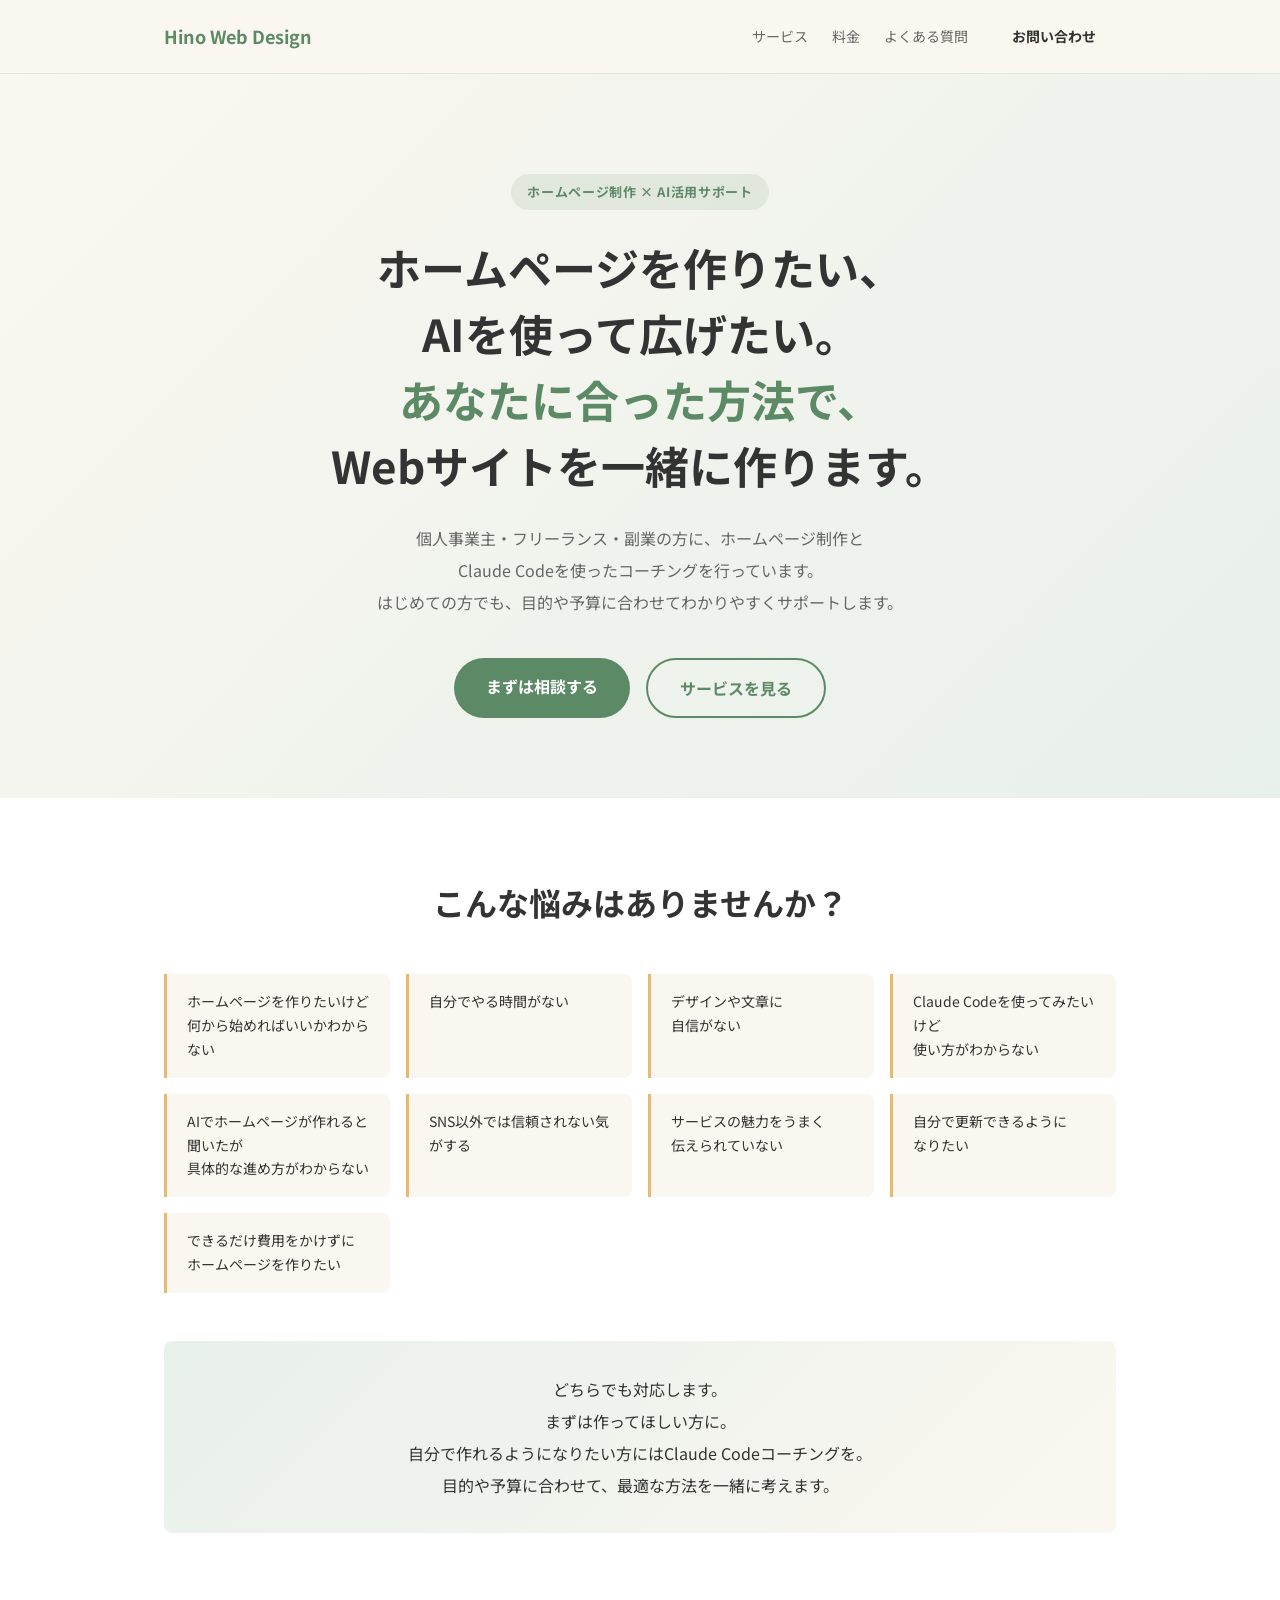
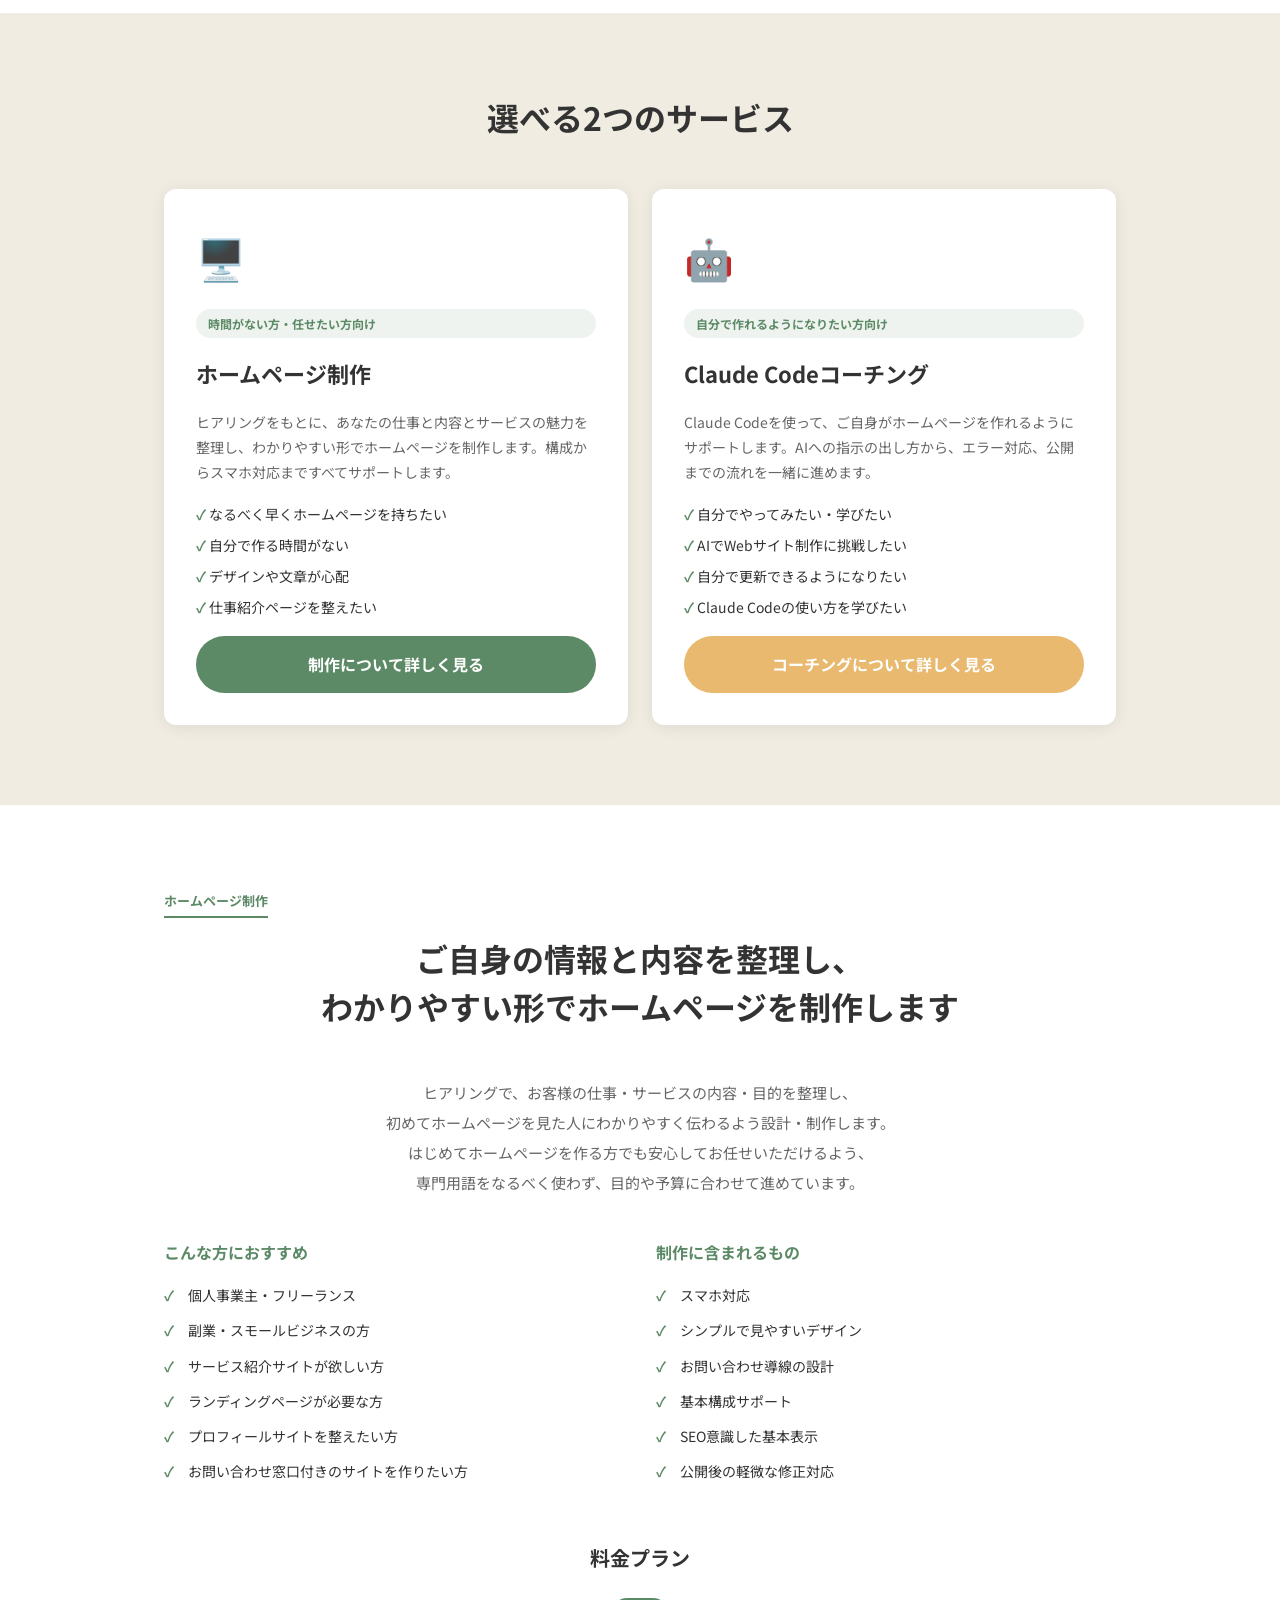
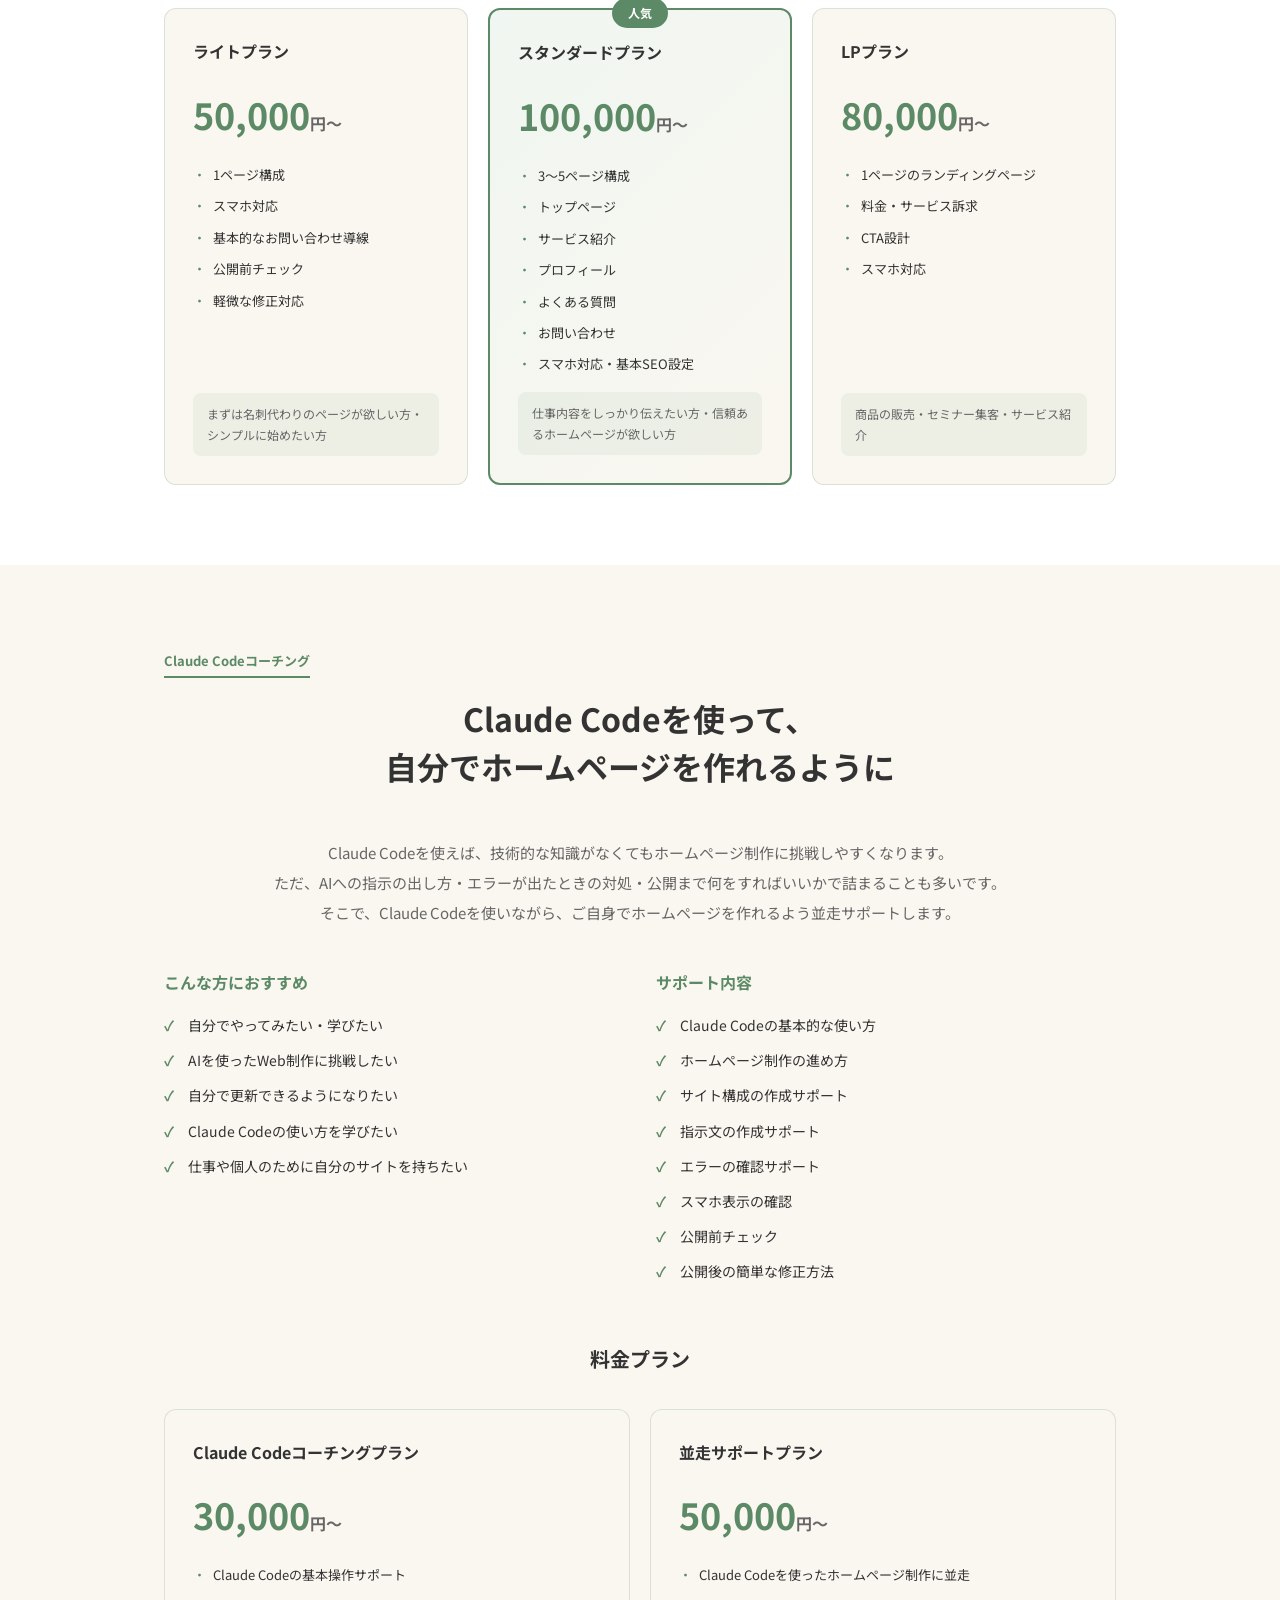
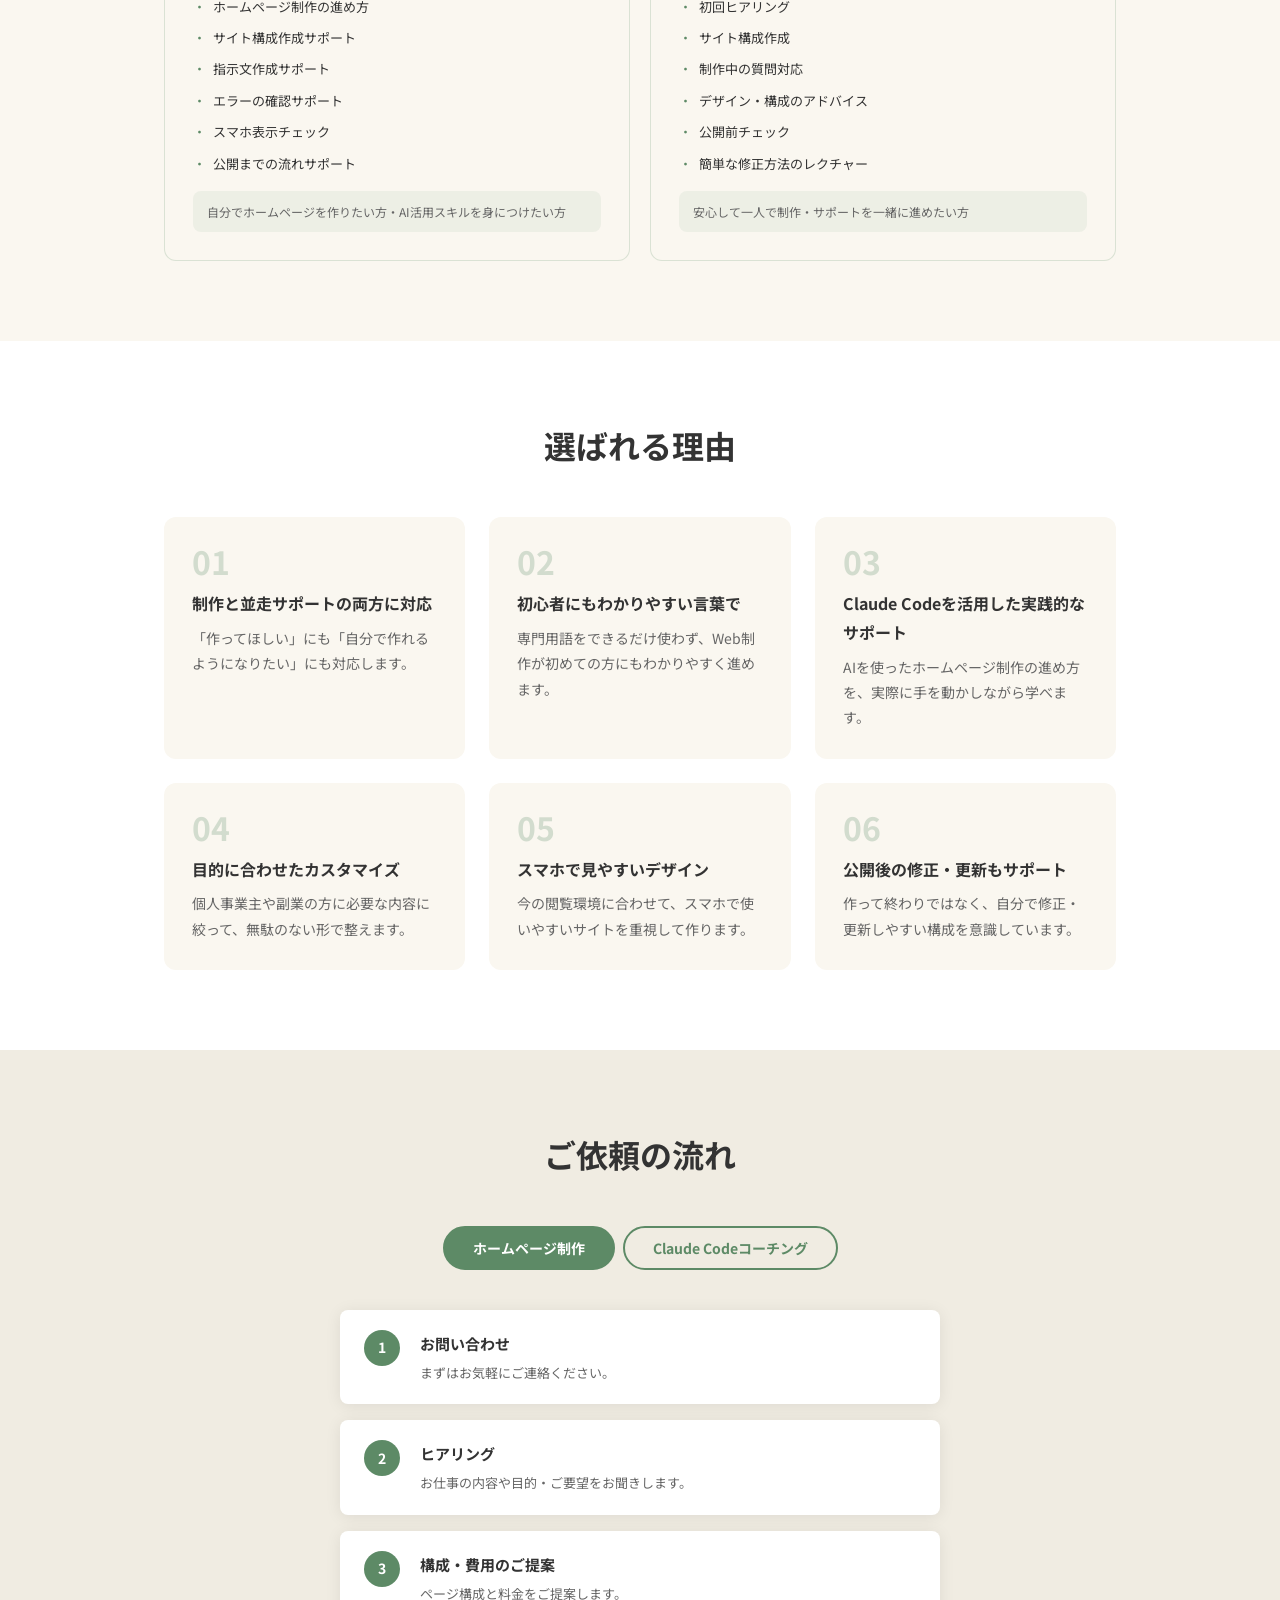
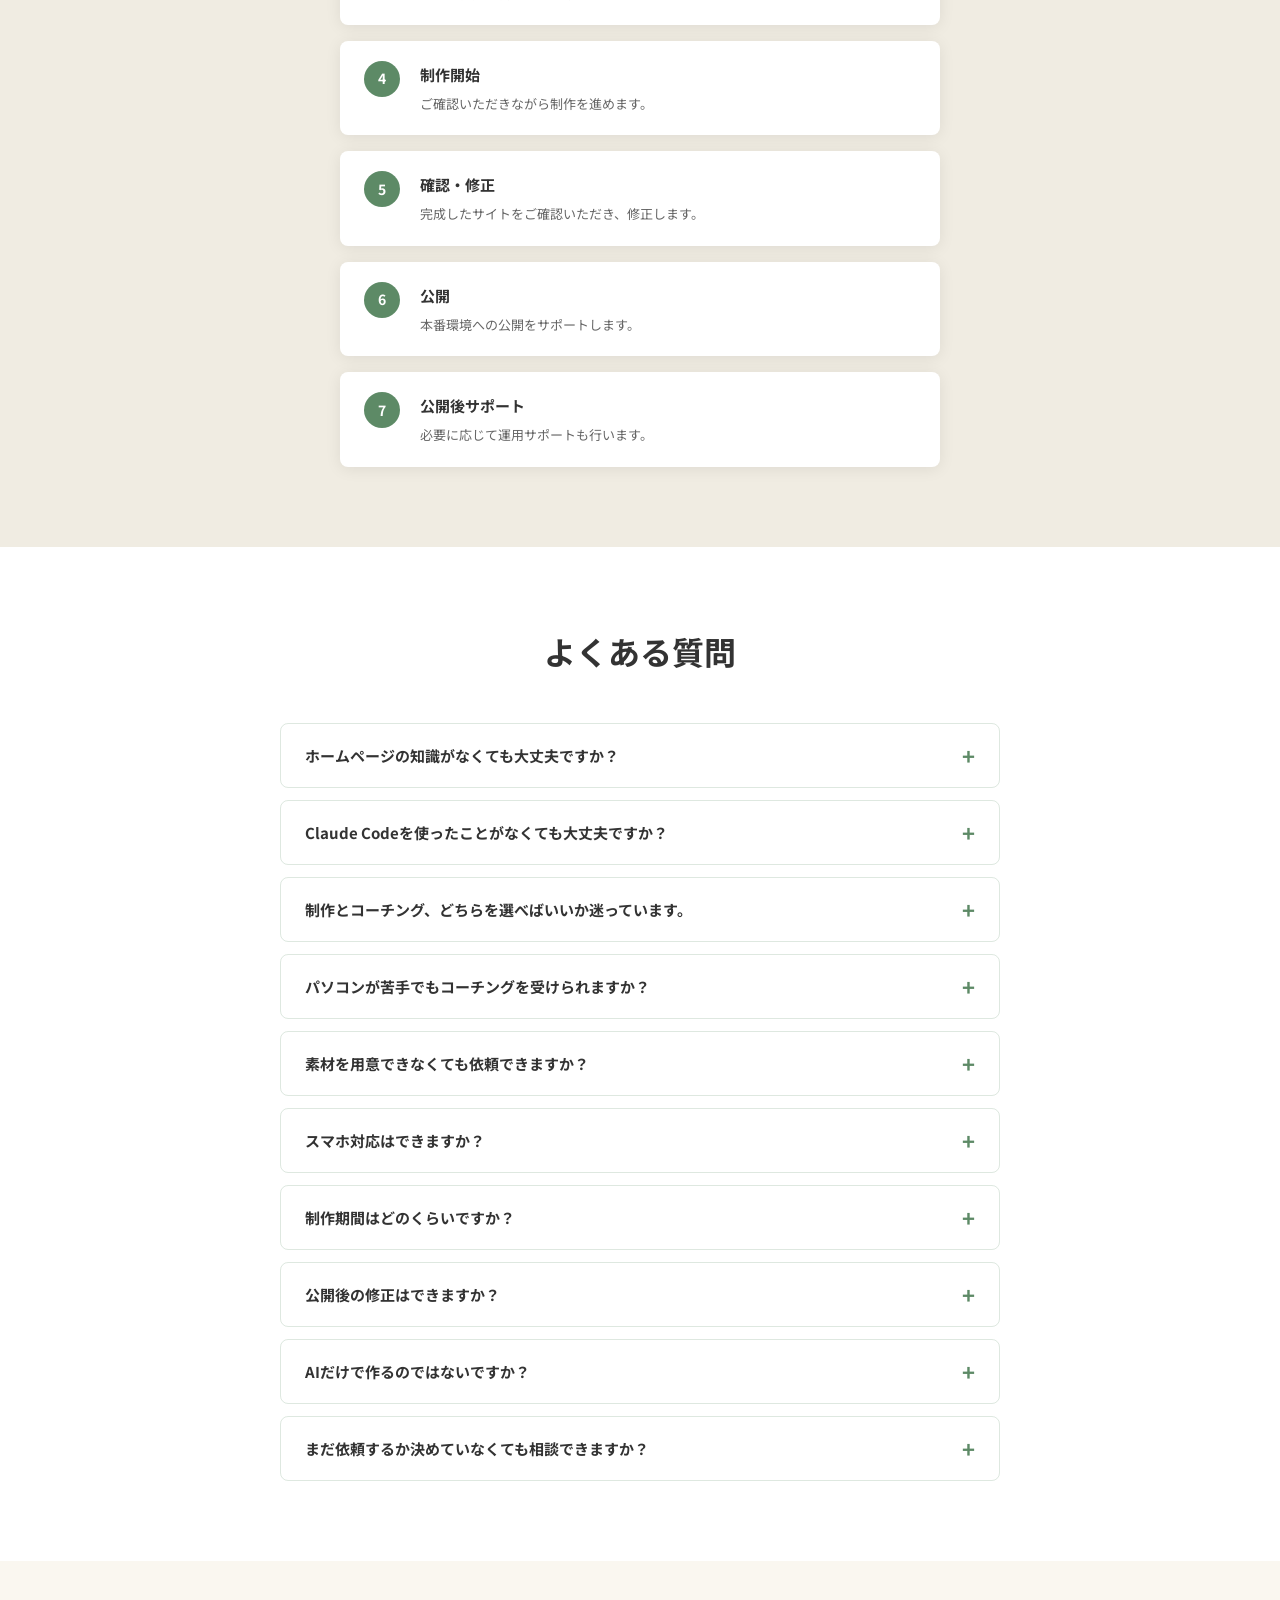
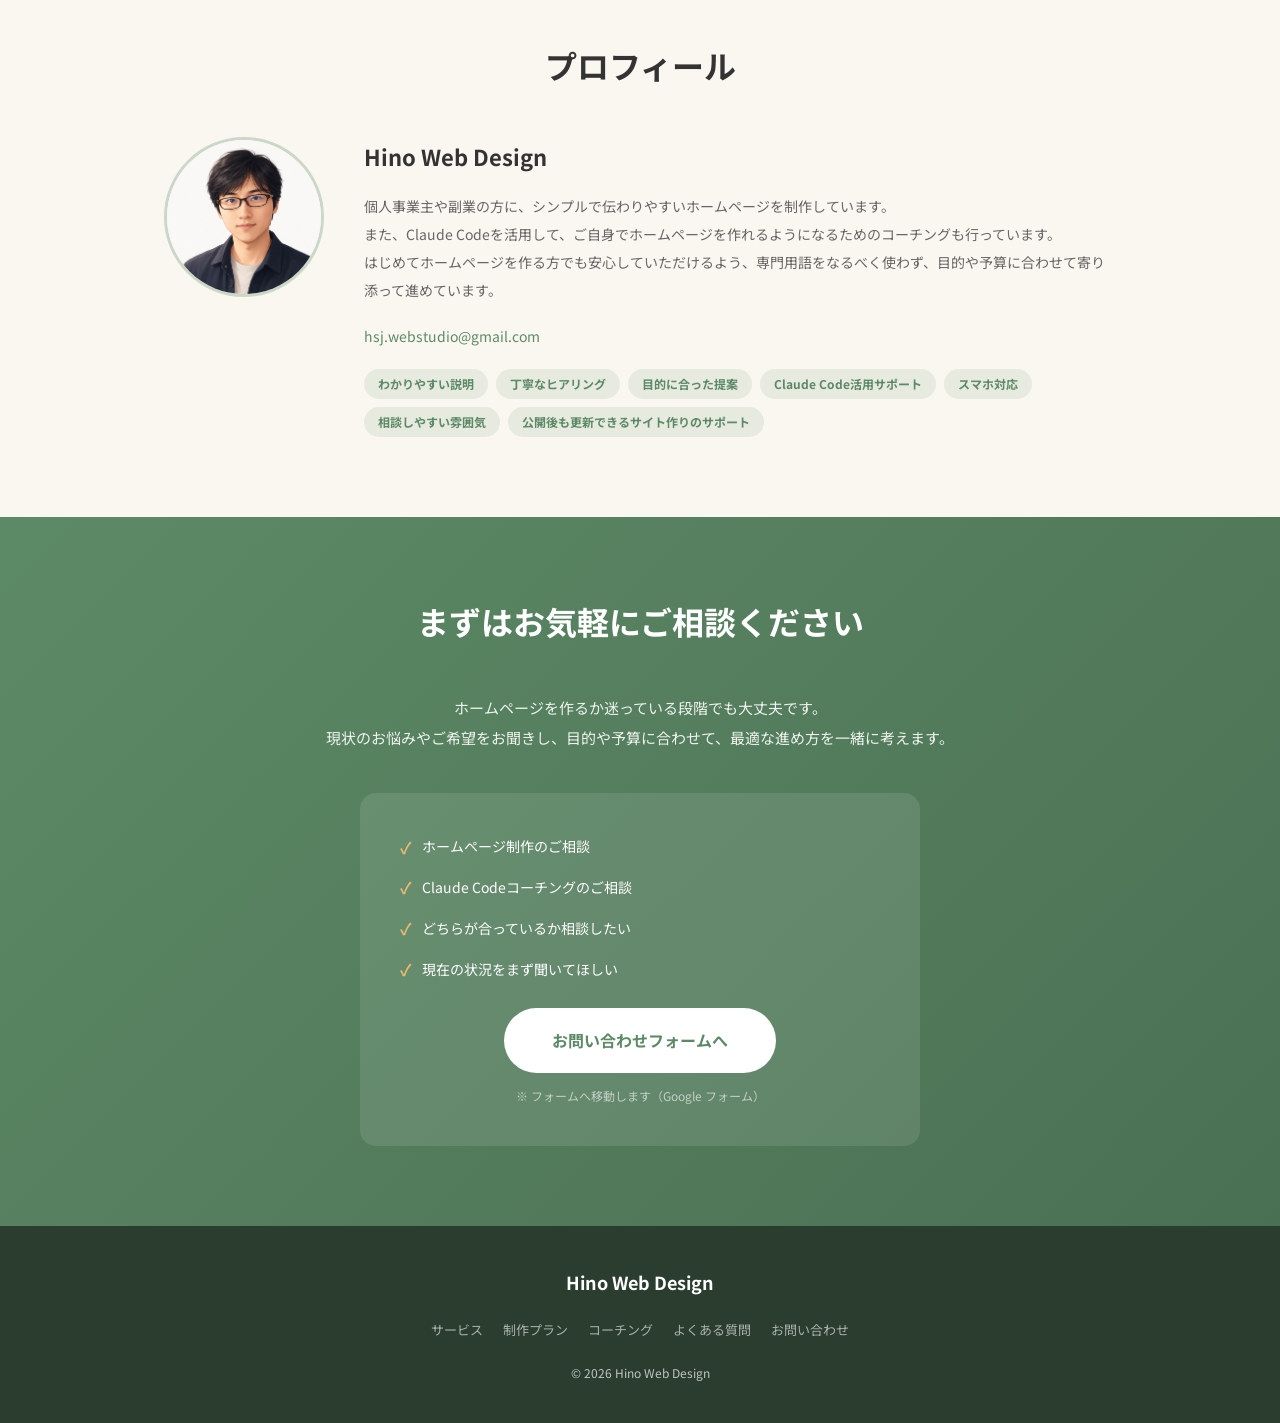
==== index.html @ 8521f296 "初回アップロード" ====
<!DOCTYPE html>
<html lang="ja">
<head>
  <meta charset="UTF-8">
  <meta name="viewport" content="width=device-width, initial-scale=1.0">
  <title>Hino Web Design｜ホームページ制作・Claude Codeコーチング</title>
  <meta name="description" content="個人事業主・フリーランス・副業の方に、ホームページ制作とClaude Codeを使ったコーチングを行っています。はじめての方でも安心して相談できるWebデザインサービスです。">
  <link rel="preconnect" href="https://fonts.googleapis.com">
  <link rel="preconnect" href="https://fonts.gstatic.com" crossorigin>
  <link href="https://fonts.googleapis.com/css2?family=Noto+Sans+JP:wght@400;500;700&display=swap" rel="stylesheet">
  <link rel="stylesheet" href="css/style.css">
</head>
<body>

  <!-- ヘッダー -->
  <header class="header">
    <div class="container header__inner">
      <div class="header__logo">Hino Web Design</div>
      <nav class="header__nav">
        <a href="#services">サービス</a>
        <a href="#pricing-make">料金</a>
        <a href="#faq">よくある質問</a>
        <a href="#contact" class="btn btn--sm">お問い合わせ</a>
      </nav>
    </div>
  </header>

  <!-- ファーストビュー -->
  <section class="hero">
    <div class="container hero__inner">
      <p class="hero__label">ホームページ制作 × AI活用サポート</p>
      <h1 class="hero__title">
        ホームページを作りたい、<br>
        AIを使って広げたい。<br>
        <span>あなたに合った方法で、</span><br>
        Webサイトを一緒に作ります。
      </h1>
      <p class="hero__sub">
        個人事業主・フリーランス・副業の方に、ホームページ制作と<br class="pc-only">
        Claude Codeを使ったコーチングを行っています。<br>
        はじめての方でも、目的や予算に合わせてわかりやすくサポートします。
      </p>
      <div class="hero__cta">
        <a href="#contact" class="btn btn--primary">まずは相談する</a>
        <a href="#services" class="btn btn--outline">サービスを見る</a>
      </div>
    </div>
  </section>

  <!-- 悩みセクション -->
  <section class="pain" id="pain">
    <div class="container">
      <h2 class="section__title">こんな悩みはありませんか？</h2>
      <div class="pain__grid">
        <div class="pain__item">ホームページを作りたいけど<br>何から始めればいいかわからない</div>
        <div class="pain__item">自分でやる時間がない</div>
        <div class="pain__item">デザインや文章に<br>自信がない</div>
        <div class="pain__item">Claude Codeを使ってみたいけど<br>使い方がわからない</div>
        <div class="pain__item">AIでホームページが作れると聞いたが<br>具体的な進め方がわからない</div>
        <div class="pain__item">SNS以外では信頼されない気がする</div>
        <div class="pain__item">サービスの魅力をうまく<br>伝えられていない</div>
        <div class="pain__item">自分で更新できるように<br>なりたい</div>
        <div class="pain__item">できるだけ費用をかけずに<br>ホームページを作りたい</div>
      </div>
      <p class="pain__lead">
        どちらでも対応します。<br>
        まずは作ってほしい方に。<br>
        自分で作れるようになりたい方にはClaude Codeコーチングを。<br>
        目的や予算に合わせて、最適な方法を一緒に考えます。
      </p>
    </div>
  </section>

  <!-- サービス選択 -->
  <section class="services" id="services">
    <div class="container">
      <h2 class="section__title">選べる2つのサービス</h2>
      <div class="services__grid">

        <div class="service-card">
          <div class="service-card__icon">🖥️</div>
          <div class="service-card__label">時間がない方・任せたい方向け</div>
          <h3 class="service-card__title">ホームページ制作</h3>
          <p class="service-card__desc">
            ヒアリングをもとに、あなたの仕事と内容とサービスの魅力を整理し、わかりやすい形でホームページを制作します。構成からスマホ対応まですべてサポートします。
          </p>
          <ul class="service-card__list">
            <li>なるべく早くホームページを持ちたい</li>
            <li>自分で作る時間がない</li>
            <li>デザインや文章が心配</li>
            <li>仕事紹介ページを整えたい</li>
          </ul>
          <a href="#pricing-make" class="btn btn--primary">制作について詳しく見る</a>
        </div>

        <div class="service-card">
          <div class="service-card__icon">🤖</div>
          <div class="service-card__label">自分で作れるようになりたい方向け</div>
          <h3 class="service-card__title">Claude Codeコーチング</h3>
          <p class="service-card__desc">
            Claude Codeを使って、ご自身がホームページを作れるようにサポートします。AIへの指示の出し方から、エラー対応、公開までの流れを一緒に進めます。
          </p>
          <ul class="service-card__list">
            <li>自分でやってみたい・学びたい</li>
            <li>AIでWebサイト制作に挑戦したい</li>
            <li>自分で更新できるようになりたい</li>
            <li>Claude Codeの使い方を学びたい</li>
          </ul>
          <a href="#pricing-coach" class="btn btn--secondary">コーチングについて詳しく見る</a>
        </div>

      </div>
    </div>
  </section>

  <!-- ホームページ制作詳細 -->
  <section class="detail" id="pricing-make">
    <div class="container">
      <div class="detail__label">ホームページ制作</div>
      <h2 class="section__title">ご自身の情報と内容を整理し、<br>わかりやすい形でホームページを制作します</h2>
      <p class="detail__desc">
        ヒアリングで、お客様の仕事・サービスの内容・目的を整理し、<br class="pc-only">
        初めてホームページを見た人にわかりやすく伝わるよう設計・制作します。<br>
        はじめてホームページを作る方でも安心してお任せいただけるよう、<br class="pc-only">
        専門用語をなるべく使わず、目的や予算に合わせて進めています。
      </p>
      <div class="detail__cols">
        <div>
          <h4>こんな方におすすめ</h4>
          <ul class="check-list">
            <li>個人事業主・フリーランス</li>
            <li>副業・スモールビジネスの方</li>
            <li>サービス紹介サイトが欲しい方</li>
            <li>ランディングページが必要な方</li>
            <li>プロフィールサイトを整えたい方</li>
            <li>お問い合わせ窓口付きのサイトを作りたい方</li>
          </ul>
        </div>
        <div>
          <h4>制作に含まれるもの</h4>
          <ul class="check-list">
            <li>スマホ対応</li>
            <li>シンプルで見やすいデザイン</li>
            <li>お問い合わせ導線の設計</li>
            <li>基本構成サポート</li>
            <li>SEO意識した基本表示</li>
            <li>公開後の軽微な修正対応</li>
          </ul>
        </div>
      </div>

      <h3 class="pricing__heading">料金プラン</h3>
      <div class="pricing__grid">
        <div class="pricing__card">
          <div class="pricing__name">ライトプラン</div>
          <div class="pricing__price">50,000<span>円〜</span></div>
          <ul class="pricing__list">
            <li>1ページ構成</li>
            <li>スマホ対応</li>
            <li>基本的なお問い合わせ導線</li>
            <li>公開前チェック</li>
            <li>軽微な修正対応</li>
          </ul>
          <p class="pricing__for">まずは名刺代わりのページが欲しい方・シンプルに始めたい方</p>
        </div>
        <div class="pricing__card pricing__card--featured">
          <div class="pricing__badge">人気</div>
          <div class="pricing__name">スタンダードプラン</div>
          <div class="pricing__price">100,000<span>円〜</span></div>
          <ul class="pricing__list">
            <li>3〜5ページ構成</li>
            <li>トップページ</li>
            <li>サービス紹介</li>
            <li>プロフィール</li>
            <li>よくある質問</li>
            <li>お問い合わせ</li>
            <li>スマホ対応・基本SEO設定</li>
          </ul>
          <p class="pricing__for">仕事内容をしっかり伝えたい方・信頼あるホームページが欲しい方</p>
        </div>
        <div class="pricing__card">
          <div class="pricing__name">LPプラン</div>
          <div class="pricing__price">80,000<span>円〜</span></div>
          <ul class="pricing__list">
            <li>1ページのランディングページ</li>
            <li>料金・サービス訴求</li>
            <li>CTA設計</li>
            <li>スマホ対応</li>
          </ul>
          <p class="pricing__for">商品の販売・セミナー集客・サービス紹介</p>
        </div>
      </div>
    </div>
  </section>

  <!-- Claude Codeコーチング詳細 -->
  <section class="detail detail--dark" id="pricing-coach">
    <div class="container">
      <div class="detail__label">Claude Codeコーチング</div>
      <h2 class="section__title">Claude Codeを使って、<br>自分でホームページを作れるように</h2>
      <p class="detail__desc">
        Claude Codeを使えば、技術的な知識がなくてもホームページ制作に挑戦しやすくなります。<br>
        ただ、AIへの指示の出し方・エラーが出たときの対処・公開まで何をすればいいかで詰まることも多いです。<br>
        そこで、Claude Codeを使いながら、ご自身でホームページを作れるよう並走サポートします。
      </p>
      <div class="detail__cols">
        <div>
          <h4>こんな方におすすめ</h4>
          <ul class="check-list">
            <li>自分でやってみたい・学びたい</li>
            <li>AIを使ったWeb制作に挑戦したい</li>
            <li>自分で更新できるようになりたい</li>
            <li>Claude Codeの使い方を学びたい</li>
            <li>仕事や個人のために自分のサイトを持ちたい</li>
          </ul>
        </div>
        <div>
          <h4>サポート内容</h4>
          <ul class="check-list">
            <li>Claude Codeの基本的な使い方</li>
            <li>ホームページ制作の進め方</li>
            <li>サイト構成の作成サポート</li>
            <li>指示文の作成サポート</li>
            <li>エラーの確認サポート</li>
            <li>スマホ表示の確認</li>
            <li>公開前チェック</li>
            <li>公開後の簡単な修正方法</li>
          </ul>
        </div>
      </div>

      <h3 class="pricing__heading">料金プラン</h3>
      <div class="pricing__grid pricing__grid--2col">
        <div class="pricing__card">
          <div class="pricing__name">Claude Codeコーチングプラン</div>
          <div class="pricing__price">30,000<span>円〜</span></div>
          <ul class="pricing__list">
            <li>Claude Codeの基本操作サポート</li>
            <li>ホームページ制作の進め方</li>
            <li>サイト構成作成サポート</li>
            <li>指示文作成サポート</li>
            <li>エラーの確認サポート</li>
            <li>スマホ表示チェック</li>
            <li>公開までの流れサポート</li>
          </ul>
          <p class="pricing__for">自分でホームページを作りたい方・AI活用スキルを身につけたい方</p>
        </div>
        <div class="pricing__card">
          <div class="pricing__name">並走サポートプラン</div>
          <div class="pricing__price">50,000<span>円〜</span></div>
          <ul class="pricing__list">
            <li>Claude Codeを使ったホームページ制作に並走</li>
            <li>初回ヒアリング</li>
            <li>サイト構成作成</li>
            <li>制作中の質問対応</li>
            <li>デザイン・構成のアドバイス</li>
            <li>公開前チェック</li>
            <li>簡単な修正方法のレクチャー</li>
          </ul>
          <p class="pricing__for">安心して一人で制作・サポートを一緒に進めたい方</p>
        </div>
      </div>
    </div>
  </section>

  <!-- 選ばれる理由 -->
  <section class="reasons" id="reasons">
    <div class="container">
      <h2 class="section__title">選ばれる理由</h2>
      <div class="reasons__grid">
        <div class="reason__item">
          <div class="reason__num">01</div>
          <h4>制作と並走サポートの両方に対応</h4>
          <p>「作ってほしい」にも「自分で作れるようになりたい」にも対応します。</p>
        </div>
        <div class="reason__item">
          <div class="reason__num">02</div>
          <h4>初心者にもわかりやすい言葉で</h4>
          <p>専門用語をできるだけ使わず、Web制作が初めての方にもわかりやすく進めます。</p>
        </div>
        <div class="reason__item">
          <div class="reason__num">03</div>
          <h4>Claude Codeを活用した実践的なサポート</h4>
          <p>AIを使ったホームページ制作の進め方を、実際に手を動かしながら学べます。</p>
        </div>
        <div class="reason__item">
          <div class="reason__num">04</div>
          <h4>目的に合わせたカスタマイズ</h4>
          <p>個人事業主や副業の方に必要な内容に絞って、無駄のない形で整えます。</p>
        </div>
        <div class="reason__item">
          <div class="reason__num">05</div>
          <h4>スマホで見やすいデザイン</h4>
          <p>今の閲覧環境に合わせて、スマホで使いやすいサイトを重視して作ります。</p>
        </div>
        <div class="reason__item">
          <div class="reason__num">06</div>
          <h4>公開後の修正・更新もサポート</h4>
          <p>作って終わりではなく、自分で修正・更新しやすい構成を意識しています。</p>
        </div>
      </div>
    </div>
  </section>

  <!-- 流れ -->
  <section class="flow" id="flow">
    <div class="container">
      <h2 class="section__title">ご依頼の流れ</h2>
      <div class="flow__tabs">
        <button class="flow__tab flow__tab--active" data-tab="make">ホームページ制作</button>
        <button class="flow__tab" data-tab="coach">Claude Codeコーチング</button>
      </div>

      <div class="flow__content" id="flow-make">
        <div class="flow__steps">
          <div class="flow__step"><span class="flow__step-num">1</span><div><strong>お問い合わせ</strong><p>まずはお気軽にご連絡ください。</p></div></div>
          <div class="flow__step"><span class="flow__step-num">2</span><div><strong>ヒアリング</strong><p>お仕事の内容や目的・ご要望をお聞きします。</p></div></div>
          <div class="flow__step"><span class="flow__step-num">3</span><div><strong>構成・費用のご提案</strong><p>ページ構成と料金をご提案します。</p></div></div>
          <div class="flow__step"><span class="flow__step-num">4</span><div><strong>制作開始</strong><p>ご確認いただきながら制作を進めます。</p></div></div>
          <div class="flow__step"><span class="flow__step-num">5</span><div><strong>確認・修正</strong><p>完成したサイトをご確認いただき、修正します。</p></div></div>
          <div class="flow__step"><span class="flow__step-num">6</span><div><strong>公開</strong><p>本番環境への公開をサポートします。</p></div></div>
          <div class="flow__step"><span class="flow__step-num">7</span><div><strong>公開後サポート</strong><p>必要に応じて運用サポートも行います。</p></div></div>
        </div>
      </div>

      <div class="flow__content flow__content--hidden" id="flow-coach">
        <div class="flow__steps">
          <div class="flow__step"><span class="flow__step-num">1</span><div><strong>お問い合わせ</strong><p>まずはお気軽にご連絡ください。</p></div></div>
          <div class="flow__step"><span class="flow__step-num">2</span><div><strong>現状ヒアリング</strong><p>今の状況や作りたいサイトの内容をお聞きします。</p></div></div>
          <div class="flow__step"><span class="flow__step-num">3</span><div><strong>サイト内容を整理</strong><p>作りたいホームページの内容を一緒に整理します。</p></div></div>
          <div class="flow__step"><span class="flow__step-num">4</span><div><strong>Claude Codeの準備・使い方</strong><p>環境設定から基本的な使い方を確認します。</p></div></div>
          <div class="flow__step"><span class="flow__step-num">5</span><div><strong>一緒にサイト制作開始</strong><p>実際に手を動かしながら進めます。</p></div></div>
          <div class="flow__step"><span class="flow__step-num">6</span><div><strong>修正・確認サポート</strong><p>エラーや見た目の確認を一緒に行います。</p></div></div>
          <div class="flow__step"><span class="flow__step-num">7</span><div><strong>公開前チェック</strong><p>スマホ表示・動作確認を行います。</p></div></div>
          <div class="flow__step"><span class="flow__step-num">8</span><div><strong>自分で更新できる方法を確認</strong><p>公開後に自分で更新できるよう確認します。</p></div></div>
        </div>
      </div>

    </div>
  </section>

  <!-- よくある質問 -->
  <section class="faq" id="faq">
    <div class="container">
      <h2 class="section__title">よくある質問</h2>
      <div class="faq__list">

        <details class="faq__item">
          <summary>ホームページの知識がなくても大丈夫ですか？</summary>
          <p>はい、大丈夫です。専門用語をできるだけ使わず、必要な内容を一緒に整理しながら進めます。</p>
        </details>

        <details class="faq__item">
          <summary>Claude Codeを使ったことがなくても大丈夫ですか？</summary>
          <p>はい、大丈夫です。基本的な使い方からサポートします。はじめての方でも進められるよう、画面の確認や操作を一緒に確認します。</p>
        </details>

        <details class="faq__item">
          <summary>制作とコーチング、どちらを選べばいいか迷っています。</summary>
          <p>どちらでも大丈夫です。ご予算・目的・お仕事でできる時間などをお聞きした上で、制作かコーチングかをどちらが合っているかご提案します。</p>
        </details>

        <details class="faq__item">
          <summary>パソコンが苦手でもコーチングを受けられますか？</summary>
          <p>はい、可能です。ただし、基本的なパソコン操作や文字入力は必要になります。難しい場合は、できる範囲をご確認しながら進めます。</p>
        </details>

        <details class="faq__item">
          <summary>素材を用意できなくても依頼できますか？</summary>
          <p>はい、可能です。ヒアリング内容をもとに、構成サポートを行います。</p>
        </details>

        <details class="faq__item">
          <summary>スマホ対応はできますか？</summary>
          <p>はい、スマートフォンで見やすいレスポンシブデザインを意識して制作・サポートします。</p>
        </details>

        <details class="faq__item">
          <summary>制作期間はどのくらいですか？</summary>
          <p>内容によりますが、1ページ構成の場合は2〜4週間程度を目安としています。コーチングの場合は、ご自身の作業ペースによって変わります。</p>
        </details>

        <details class="faq__item">
          <summary>公開後の修正はできますか？</summary>
          <p>はい、公開後の軽微な修正は簡単な対応で可能です。コーチングでは、自分で修正できる方法もお伝えします。</p>
        </details>

        <details class="faq__item">
          <summary>AIだけで作るのではないですか？</summary>
          <p>Claude Codeを使うことで制作は進めやすくなりますが、目的の整理・内容の確認・デザインの調整・公開前チェックは大切です。この部分を一緒にサポートします。</p>
        </details>

        <details class="faq__item">
          <summary>まだ依頼するか決めていなくても相談できますか？</summary>
          <p>はい、お気軽にどうぞ。まずはご状況やご希望をお聞きし、最適な進め方を一緒に考えます。</p>
        </details>

      </div>
    </div>
  </section>

  <!-- プロフィール -->
  <section class="profile" id="profile">
    <div class="container">
      <h2 class="section__title">プロフィール</h2>
      <div class="profile__inner">
        <div class="profile__img">
          <img src="images/profile-icon.jpg" alt="Hino Web Design プロフィール写真" class="profile__img-icon">
        </div>
        <div class="profile__body">
          <h3 class="profile__name">Hino Web Design</h3>
          <p class="profile__desc">
            個人事業主や副業の方に、シンプルで伝わりやすいホームページを制作しています。<br>
            また、Claude Codeを活用して、ご自身でホームページを作れるようになるためのコーチングも行っています。<br>
            はじめてホームページを作る方でも安心していただけるよう、専門用語をなるべく使わず、目的や予算に合わせて寄り添って進めています。
          </p>
          <p class="profile__email"><a href="mailto:hsj.webstudio@gmail.com">hsj.webstudio@gmail.com</a></p>
          <ul class="profile__tags">
            <li>わかりやすい説明</li>
            <li>丁寧なヒアリング</li>
            <li>目的に合った提案</li>
            <li>Claude Code活用サポート</li>
            <li>スマホ対応</li>
            <li>相談しやすい雰囲気</li>
            <li>公開後も更新できるサイト作りのサポート</li>
          </ul>
        </div>
      </div>
    </div>
  </section>

  <!-- お問い合わせ -->
  <section class="contact" id="contact">
    <div class="container">
      <h2 class="section__title">まずはお気軽にご相談ください</h2>
      <p class="contact__desc">
        ホームページを作るか迷っている段階でも大丈夫です。<br>
        現状のお悩みやご希望をお聞きし、目的や予算に合わせて、最適な進め方を一緒に考えます。
      </p>
      <div class="contact__box">
        <div class="contact__items">
          <div class="contact__item">
            <span class="contact__check">✓</span>
            <span>ホームページ制作のご相談</span>
          </div>
          <div class="contact__item">
            <span class="contact__check">✓</span>
            <span>Claude Codeコーチングのご相談</span>
          </div>
          <div class="contact__item">
            <span class="contact__check">✓</span>
            <span>どちらが合っているか相談したい</span>
          </div>
          <div class="contact__item">
            <span class="contact__check">✓</span>
            <span>現在の状況をまず聞いてほしい</span>
          </div>
        </div>
        <a href="YOUR_GOOGLE_FORM_URL" class="btn btn--primary btn--lg" target="_blank" rel="noopener">
          お問い合わせフォームへ
        </a>
        <p class="contact__note">※ フォームへ移動します（Google フォーム）</p>
      </div>
    </div>
  </section>

  <!-- フッター -->
  <footer class="footer">
    <div class="container footer__inner">
      <div class="footer__logo">Hino Web Design</div>
      <nav class="footer__nav">
        <a href="#services">サービス</a>
        <a href="#pricing-make">制作プラン</a>
        <a href="#pricing-coach">コーチング</a>
        <a href="#faq">よくある質問</a>
        <a href="#contact">お問い合わせ</a>
      </nav>
      <p class="footer__copy">&copy; 2026 Hino Web Design</p>
    </div>
  </footer>

  <script src="js/main.js"></script>
</body>
</html>
---- css/style.css ----
/* ===== リセット & ベース ===== */
*, *::before, *::after { box-sizing: border-box; margin: 0; padding: 0; }

:root {
  --color-primary: #5d8a66;
  --color-primary-dark: #4a7053;
  --color-accent: #e8b96f;
  --color-bg: #faf7f0;
  --color-bg-dark: #f0ece2;
  --color-text: #333;
  --color-text-light: #666;
  --color-white: #fff;
  --font: 'Noto Sans JP', 'Hiragino Sans', sans-serif;
  --radius: 8px;
  --shadow: 0 2px 16px rgba(0,0,0,0.08);
}

html { scroll-behavior: smooth; }

body {
  font-family: var(--font);
  color: var(--color-text);
  background: var(--color-bg);
  line-height: 1.8;
  font-size: 16px;
}

a { color: inherit; text-decoration: none; }
ul { list-style: none; }
img { max-width: 100%; display: block; }

.container {
  max-width: 1000px;
  margin: 0 auto;
  padding: 0 24px;
}

.pc-only { display: none; }
@media (min-width: 768px) { .pc-only { display: inline; } }

/* ===== ボタン ===== */
.btn {
  display: inline-block;
  padding: 14px 32px;
  border-radius: 100px;
  font-weight: 700;
  font-size: 16px;
  cursor: pointer;
  transition: opacity 0.2s, transform 0.1s;
  text-align: center;
  border: none;
}
.btn:hover { opacity: 0.85; transform: translateY(-1px); }
.btn--primary { background: var(--color-primary); color: var(--color-white); }
.btn--secondary { background: var(--color-accent); color: var(--color-white); }
.btn--outline { background: transparent; color: var(--color-primary); border: 2px solid var(--color-primary); }
.btn--sm { padding: 8px 20px; font-size: 14px; }
.btn--lg { padding: 18px 48px; font-size: 18px; }

/* ===== セクション共通 ===== */
section { padding: 80px 0; }
.section__title {
  font-size: clamp(22px, 4vw, 32px);
  font-weight: 700;
  text-align: center;
  margin-bottom: 48px;
  line-height: 1.5;
}

/* ===== ヘッダー ===== */
.header {
  position: sticky;
  top: 0;
  background: rgba(250, 247, 240, 0.95);
  backdrop-filter: blur(8px);
  z-index: 100;
  border-bottom: 1px solid rgba(93, 138, 102, 0.15);
}
.header__inner {
  display: flex;
  align-items: center;
  justify-content: space-between;
  padding-top: 16px;
  padding-bottom: 16px;
}
.header__logo {
  font-weight: 700;
  font-size: 18px;
  color: var(--color-primary);
}
.header__nav {
  display: none;
  gap: 24px;
  align-items: center;
}
@media (min-width: 768px) {
  .header__nav { display: flex; }
}
.header__nav a:not(.btn) {
  font-size: 14px;
  color: var(--color-text-light);
  transition: color 0.2s;
}
.header__nav a:not(.btn):hover { color: var(--color-primary); }

/* ===== ファーストビュー ===== */
.hero {
  background: linear-gradient(135deg, var(--color-bg) 0%, #e8f0ea 100%);
  padding: 100px 0 80px;
}
.hero__inner { text-align: center; }
.hero__label {
  display: inline-block;
  background: rgba(93,138,102,0.12);
  color: var(--color-primary);
  font-size: 13px;
  font-weight: 700;
  padding: 6px 16px;
  border-radius: 100px;
  margin-bottom: 24px;
  letter-spacing: 0.05em;
}
.hero__title {
  font-size: clamp(26px, 5vw, 44px);
  font-weight: 700;
  line-height: 1.5;
  margin-bottom: 24px;
}
.hero__title span { color: var(--color-primary); }
.hero__sub {
  font-size: 16px;
  color: var(--color-text-light);
  margin-bottom: 40px;
  line-height: 2;
}
.hero__cta {
  display: flex;
  flex-wrap: wrap;
  gap: 16px;
  justify-content: center;
}

/* ===== 悩みセクション ===== */
.pain { background: var(--color-white); }
.pain__grid {
  display: grid;
  grid-template-columns: repeat(auto-fill, minmax(220px, 1fr));
  gap: 16px;
  margin-bottom: 48px;
}
.pain__item {
  background: var(--color-bg);
  border-left: 3px solid var(--color-accent);
  padding: 16px 20px;
  border-radius: 0 var(--radius) var(--radius) 0;
  font-size: 14px;
  line-height: 1.7;
}
.pain__lead {
  text-align: center;
  font-size: 16px;
  line-height: 2;
  background: linear-gradient(135deg, #e8f0ea, #faf7f0);
  padding: 32px;
  border-radius: var(--radius);
}

/* ===== サービスカード ===== */
.services { background: var(--color-bg-dark); }
.services__grid {
  display: grid;
  grid-template-columns: 1fr;
  gap: 24px;
}
@media (min-width: 768px) {
  .services__grid { grid-template-columns: 1fr 1fr; }
}
.service-card {
  background: var(--color-white);
  border-radius: 12px;
  padding: 32px;
  box-shadow: var(--shadow);
  display: flex;
  flex-direction: column;
  gap: 16px;
}
.service-card__icon { font-size: 40px; }
.service-card__label {
  font-size: 12px;
  color: var(--color-primary);
  font-weight: 700;
  background: rgba(93,138,102,0.1);
  display: inline-block;
  padding: 4px 12px;
  border-radius: 100px;
}
.service-card__title { font-size: 22px; font-weight: 700; }
.service-card__desc { font-size: 14px; color: var(--color-text-light); line-height: 1.8; }
.service-card__list {
  font-size: 14px;
  display: flex;
  flex-direction: column;
  gap: 6px;
}
.service-card__list li::before { content: "✓ "; color: var(--color-primary); font-weight: 700; }
.service-card .btn { margin-top: auto; text-align: center; }

/* ===== 詳細セクション ===== */
.detail { background: var(--color-white); }
.detail--dark { background: var(--color-bg); }
.detail__label {
  display: inline-block;
  color: var(--color-primary);
  font-size: 13px;
  font-weight: 700;
  border-bottom: 2px solid var(--color-primary);
  padding-bottom: 4px;
  margin-bottom: 16px;
}
.detail__desc {
  text-align: center;
  color: var(--color-text-light);
  font-size: 15px;
  line-height: 2;
  margin-bottom: 40px;
}
.detail__cols {
  display: grid;
  grid-template-columns: 1fr;
  gap: 32px;
  margin-bottom: 56px;
}
@media (min-width: 768px) {
  .detail__cols { grid-template-columns: 1fr 1fr; }
}
.detail__cols h4 {
  font-size: 16px;
  font-weight: 700;
  margin-bottom: 16px;
  color: var(--color-primary);
}
.check-list { display: flex; flex-direction: column; gap: 10px; }
.check-list li {
  font-size: 14px;
  padding-left: 24px;
  position: relative;
}
.check-list li::before {
  content: "✓";
  color: var(--color-primary);
  font-weight: 700;
  position: absolute;
  left: 0;
}

/* ===== 料金 ===== */
.pricing__heading {
  font-size: 20px;
  font-weight: 700;
  text-align: center;
  margin-bottom: 32px;
}
.pricing__grid {
  display: grid;
  grid-template-columns: 1fr;
  gap: 20px;
}
@media (min-width: 768px) {
  .pricing__grid { grid-template-columns: repeat(3, 1fr); }
  .pricing__grid--2col { grid-template-columns: repeat(2, 1fr); }
}
.pricing__card {
  background: var(--color-bg);
  border-radius: 12px;
  padding: 28px;
  border: 1px solid rgba(93,138,102,0.2);
  position: relative;
  display: flex;
  flex-direction: column;
  gap: 16px;
}
.pricing__card--featured {
  border-color: var(--color-primary);
  border-width: 2px;
  background: linear-gradient(135deg, #f0f6f1, var(--color-bg));
}
.pricing__badge {
  position: absolute;
  top: -12px;
  left: 50%;
  transform: translateX(-50%);
  background: var(--color-primary);
  color: var(--color-white);
  font-size: 12px;
  font-weight: 700;
  padding: 4px 16px;
  border-radius: 100px;
}
.pricing__name { font-size: 16px; font-weight: 700; }
.pricing__price {
  font-size: 36px;
  font-weight: 700;
  color: var(--color-primary);
}
.pricing__price span { font-size: 16px; color: var(--color-text-light); }
.pricing__list { display: flex; flex-direction: column; gap: 8px; }
.pricing__list li { font-size: 13px; padding-left: 20px; position: relative; }
.pricing__list li::before { content: "・"; position: absolute; left: 0; color: var(--color-primary); }
.pricing__for {
  font-size: 12px;
  color: var(--color-text-light);
  background: rgba(93,138,102,0.08);
  padding: 10px 14px;
  border-radius: var(--radius);
  margin-top: auto;
}

/* ===== 選ばれる理由 ===== */
.reasons { background: var(--color-white); }
.reasons__grid {
  display: grid;
  grid-template-columns: 1fr;
  gap: 24px;
}
@media (min-width: 768px) {
  .reasons__grid { grid-template-columns: repeat(3, 1fr); }
}
.reason__item {
  padding: 28px;
  background: var(--color-bg);
  border-radius: 12px;
}
.reason__num {
  font-size: 32px;
  font-weight: 700;
  color: rgba(93,138,102,0.25);
  line-height: 1;
  margin-bottom: 12px;
}
.reason__item h4 { font-size: 16px; font-weight: 700; margin-bottom: 8px; }
.reason__item p { font-size: 14px; color: var(--color-text-light); line-height: 1.8; }

/* ===== 流れ ===== */
.flow { background: var(--color-bg-dark); }
.flow__tabs {
  display: flex;
  gap: 8px;
  justify-content: center;
  margin-bottom: 40px;
}
.flow__tab {
  padding: 10px 28px;
  border-radius: 100px;
  font-size: 14px;
  font-weight: 700;
  cursor: pointer;
  border: 2px solid var(--color-primary);
  background: transparent;
  color: var(--color-primary);
  transition: all 0.2s;
  font-family: var(--font);
}
.flow__tab--active { background: var(--color-primary); color: var(--color-white); }
.flow__content--hidden { display: none; }
.flow__steps {
  display: flex;
  flex-direction: column;
  gap: 16px;
  max-width: 600px;
  margin: 0 auto;
}
.flow__step {
  display: flex;
  gap: 20px;
  align-items: flex-start;
  background: var(--color-white);
  padding: 20px 24px;
  border-radius: var(--radius);
  box-shadow: var(--shadow);
}
.flow__step-num {
  width: 36px;
  height: 36px;
  border-radius: 50%;
  background: var(--color-primary);
  color: var(--color-white);
  font-weight: 700;
  font-size: 14px;
  display: flex;
  align-items: center;
  justify-content: center;
  flex-shrink: 0;
}
.flow__step strong { display: block; font-size: 15px; margin-bottom: 4px; }
.flow__step p { font-size: 13px; color: var(--color-text-light); margin: 0; }

/* ===== FAQ ===== */
.faq { background: var(--color-white); }
.faq__list {
  max-width: 720px;
  margin: 0 auto;
  display: flex;
  flex-direction: column;
  gap: 12px;
}
.faq__item {
  border: 1px solid rgba(93,138,102,0.2);
  border-radius: var(--radius);
  overflow: hidden;
}
.faq__item summary {
  padding: 18px 24px;
  font-weight: 700;
  font-size: 15px;
  cursor: pointer;
  list-style: none;
  display: flex;
  justify-content: space-between;
  align-items: center;
  gap: 16px;
}
.faq__item summary::after {
  content: "+";
  font-size: 22px;
  color: var(--color-primary);
  flex-shrink: 0;
  line-height: 1;
}
.faq__item[open] summary::after { content: "−"; }
.faq__item p {
  padding: 0 24px 18px;
  font-size: 14px;
  color: var(--color-text-light);
  line-height: 1.9;
}

/* ===== プロフィール ===== */
.profile { background: var(--color-bg); }
.profile__inner {
  display: flex;
  flex-direction: column;
  gap: 40px;
  align-items: center;
  text-align: center;
}
@media (min-width: 768px) {
  .profile__inner {
    flex-direction: row;
    text-align: left;
    align-items: flex-start;
  }
}
.profile__img { flex-shrink: 0; }
.profile__img-icon {
  width: 160px;
  height: 160px;
  border-radius: 50%;
  object-fit: cover;
  border: 3px solid rgba(93,138,102,0.3);
  display: block;
}
.profile__name { font-size: 22px; font-weight: 700; margin-bottom: 16px; }
.profile__desc {
  font-size: 14px;
  color: var(--color-text-light);
  line-height: 2;
  margin-bottom: 20px;
}
.profile__email {
  font-size: 14px;
  margin-bottom: 20px;
}
.profile__email a {
  color: var(--color-primary);
  text-decoration: none;
}
.profile__email a:hover { text-decoration: underline; }
.profile__tags {
  display: flex;
  flex-wrap: wrap;
  gap: 8px;
  justify-content: center;
}
@media (min-width: 768px) { .profile__tags { justify-content: flex-start; } }
.profile__tags li {
  font-size: 12px;
  font-weight: 700;
  background: rgba(93,138,102,0.12);
  color: var(--color-primary);
  padding: 4px 14px;
  border-radius: 100px;
}

/* ===== お問い合わせ ===== */
.contact { background: linear-gradient(135deg, var(--color-primary) 0%, #4a7053 100%); color: var(--color-white); }
.contact .section__title { color: var(--color-white); }
.contact__desc {
  text-align: center;
  font-size: 15px;
  opacity: 0.9;
  line-height: 2;
  margin-bottom: 40px;
}
.contact__box {
  background: rgba(255,255,255,0.1);
  border-radius: 16px;
  padding: 40px;
  text-align: center;
  max-width: 560px;
  margin: 0 auto;
  display: flex;
  flex-direction: column;
  gap: 24px;
  align-items: center;
}
.contact__items {
  display: flex;
  flex-direction: column;
  gap: 12px;
  width: 100%;
  text-align: left;
}
.contact__item {
  display: flex;
  align-items: center;
  gap: 10px;
  font-size: 14px;
}
.contact__check {
  color: var(--color-accent);
  font-weight: 700;
  font-size: 16px;
}
.contact .btn--primary {
  background: var(--color-white);
  color: var(--color-primary);
  font-size: 16px;
}
.contact__note {
  font-size: 12px;
  opacity: 0.6;
  margin-top: -12px;
}

/* ===== フッター ===== */
.footer {
  background: #2a3d2e;
  color: rgba(255,255,255,0.7);
  padding: 40px 0;
}
.footer__inner {
  display: flex;
  flex-direction: column;
  gap: 20px;
  align-items: center;
  text-align: center;
}
.footer__logo {
  font-size: 18px;
  font-weight: 700;
  color: var(--color-white);
}
.footer__nav {
  display: flex;
  flex-wrap: wrap;
  gap: 20px;
  justify-content: center;
}
.footer__nav a {
  font-size: 13px;
  color: rgba(255,255,255,0.6);
  transition: color 0.2s;
}
.footer__nav a:hover { color: var(--color-white); }
.footer__copy { font-size: 12px; }
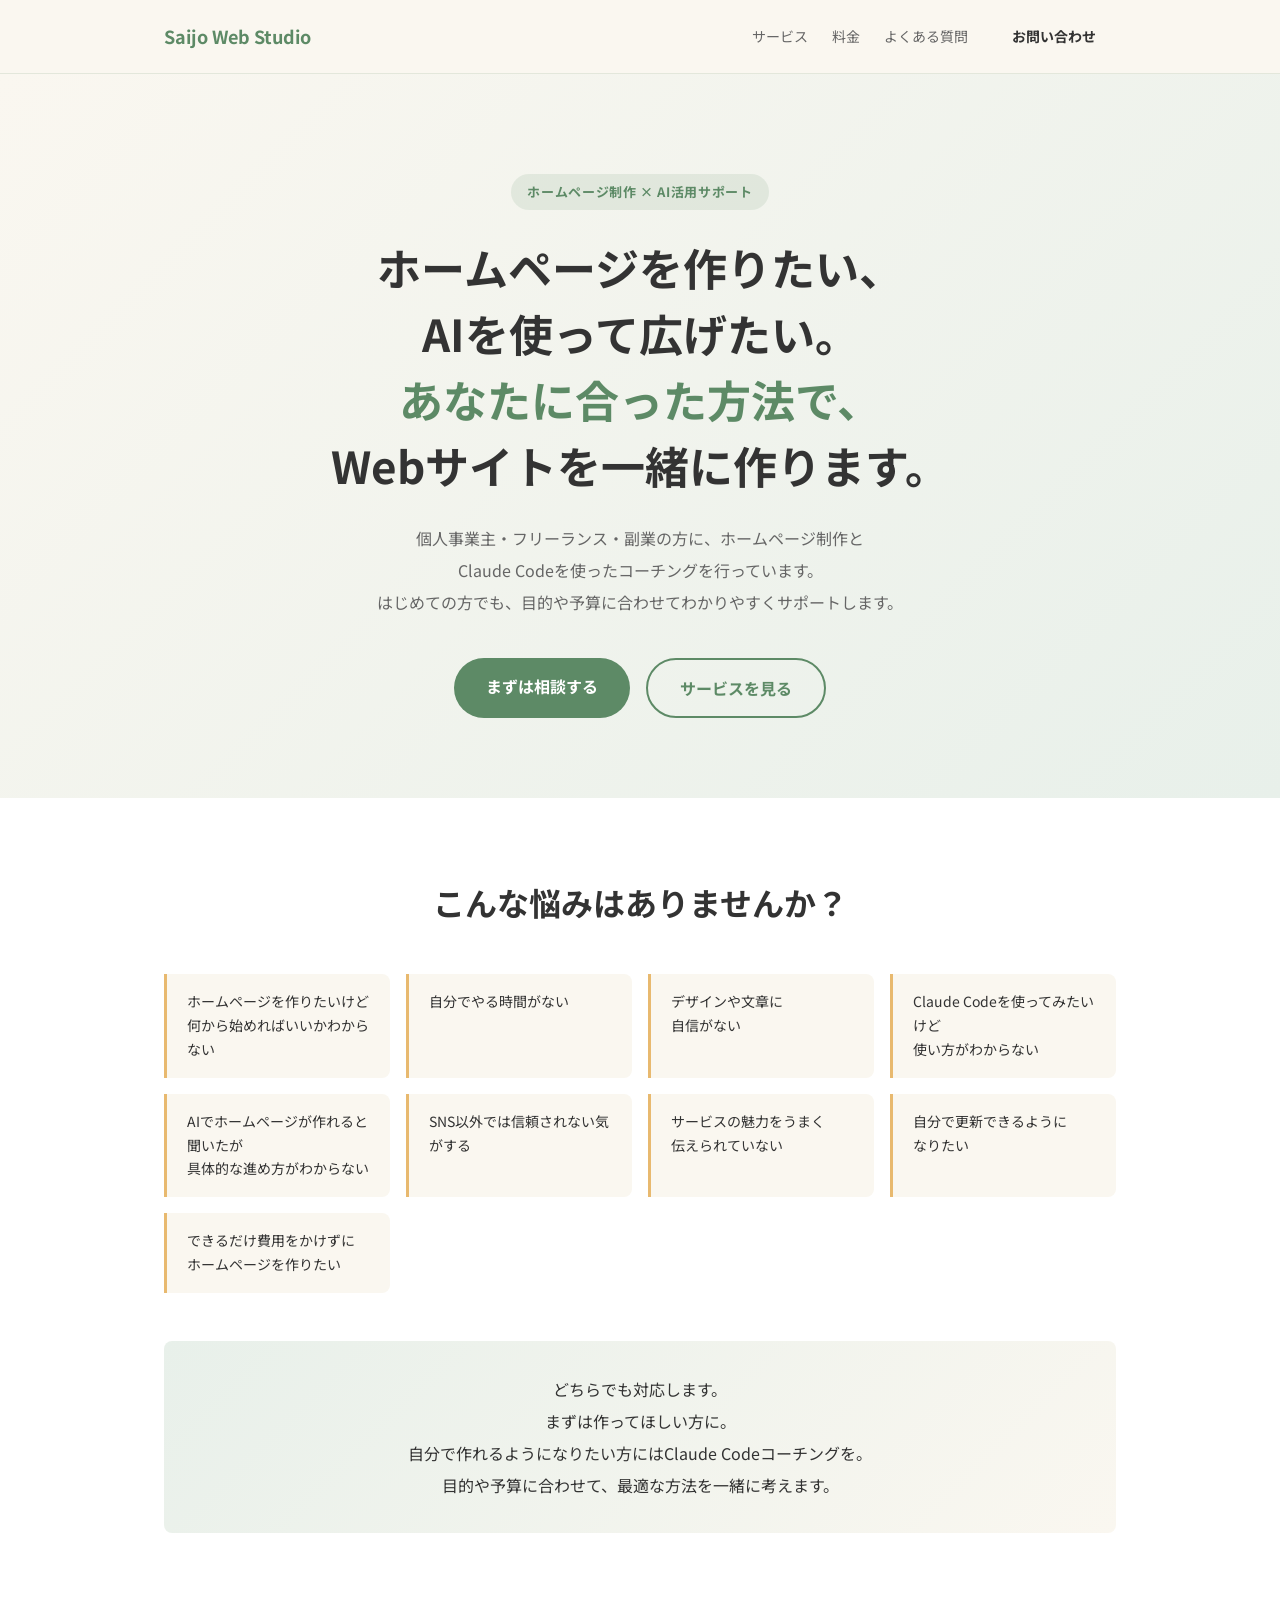
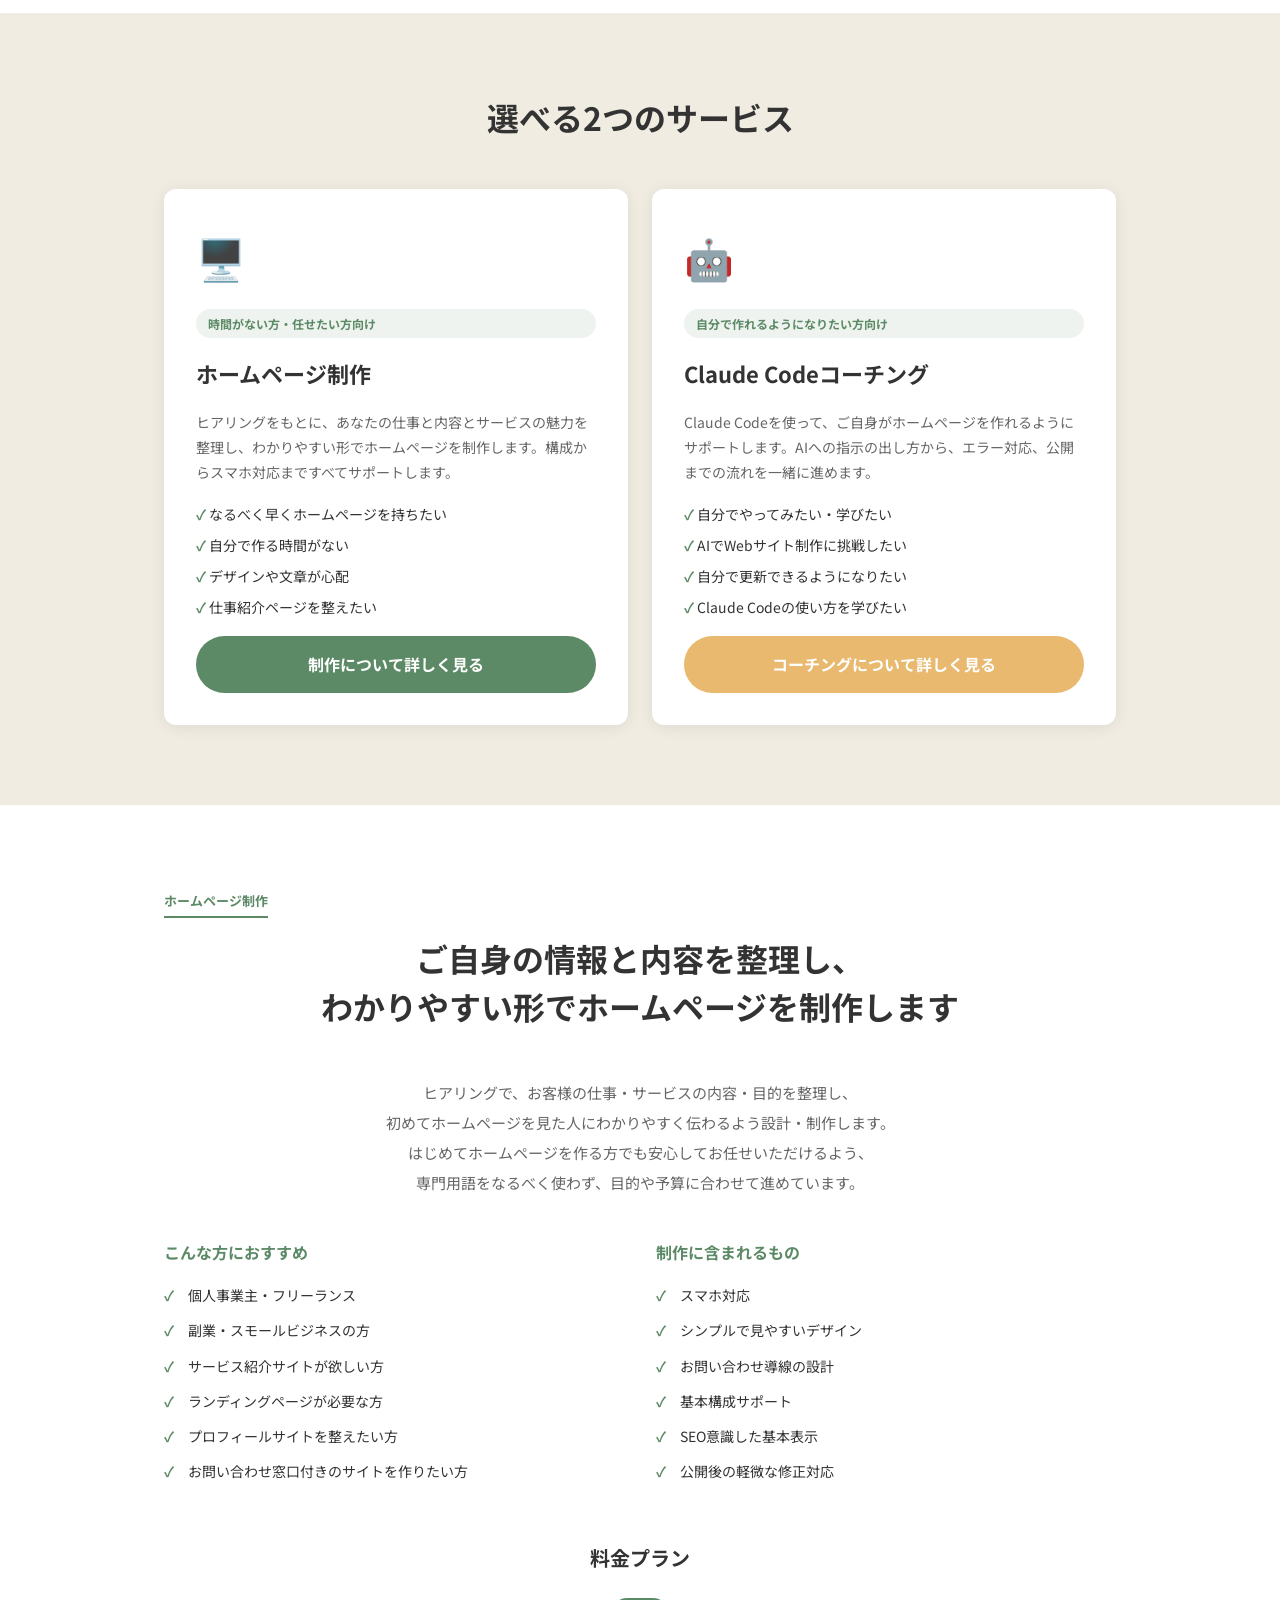
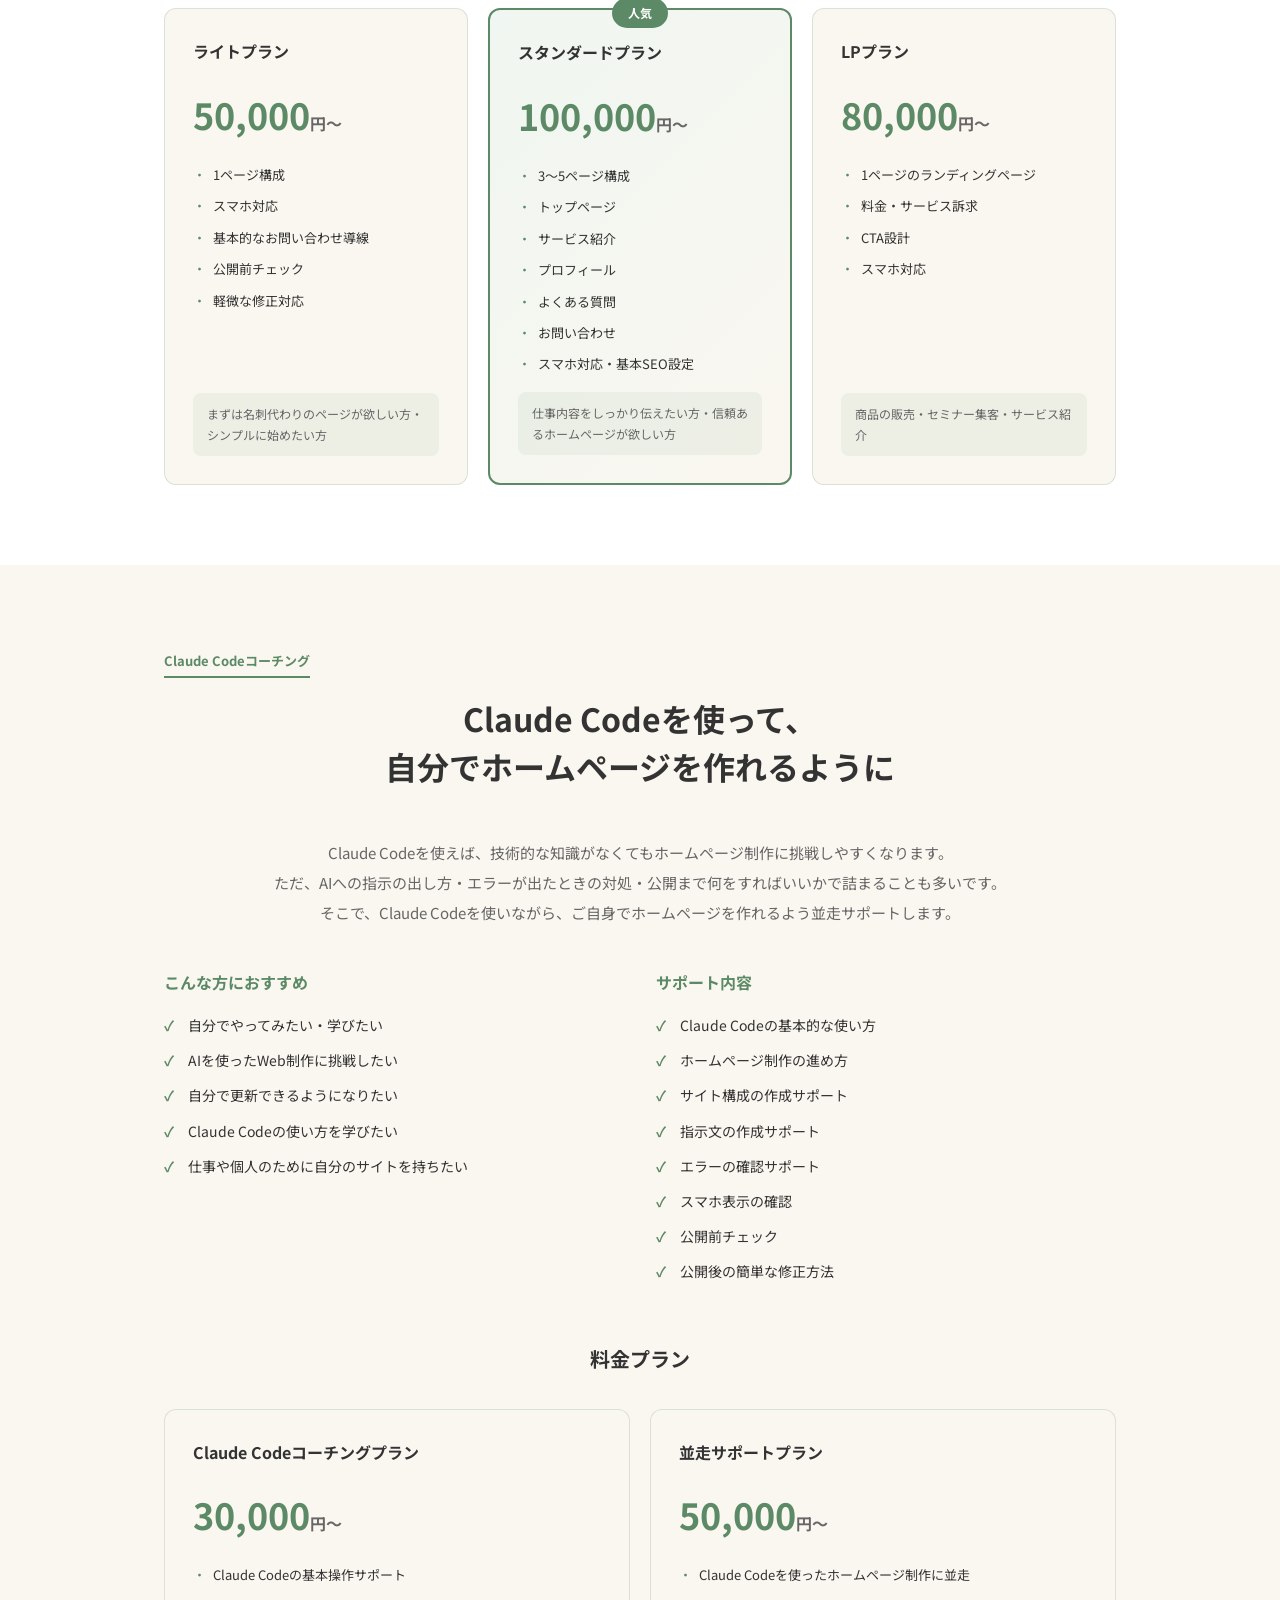
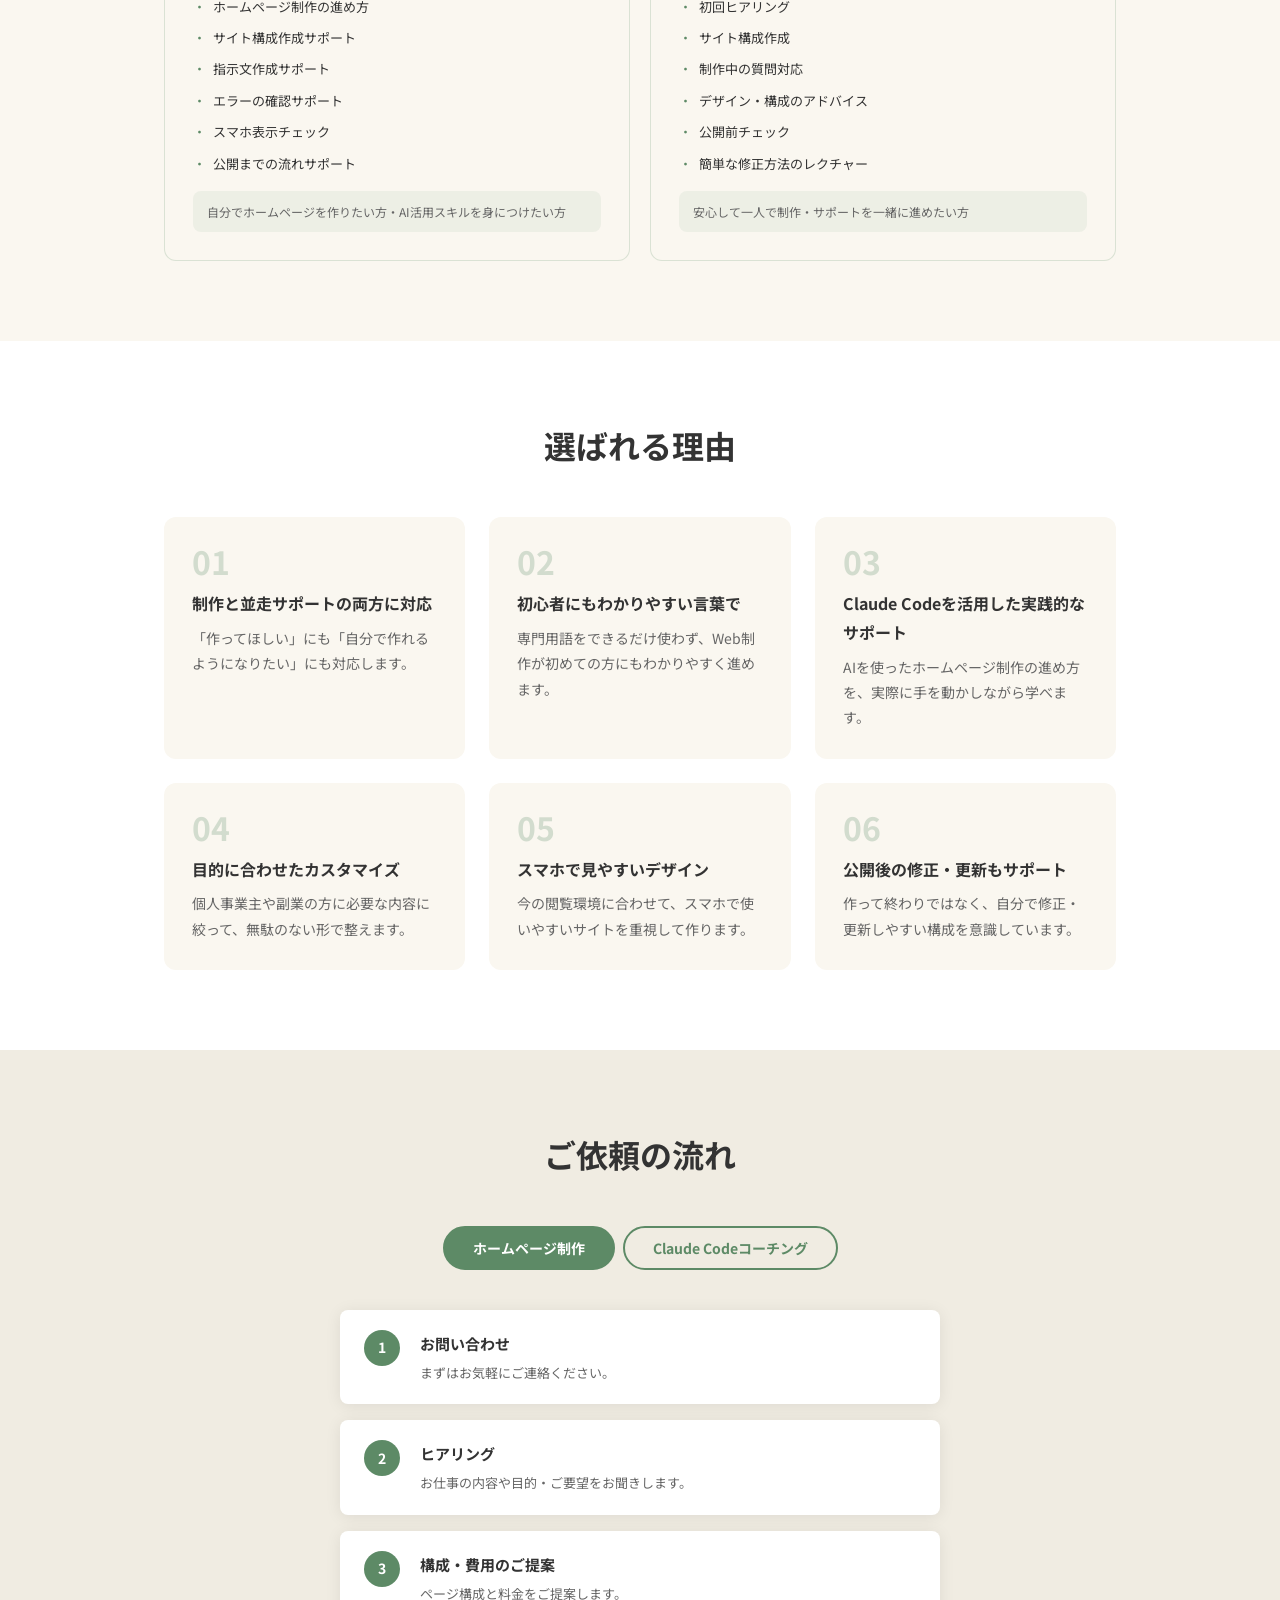
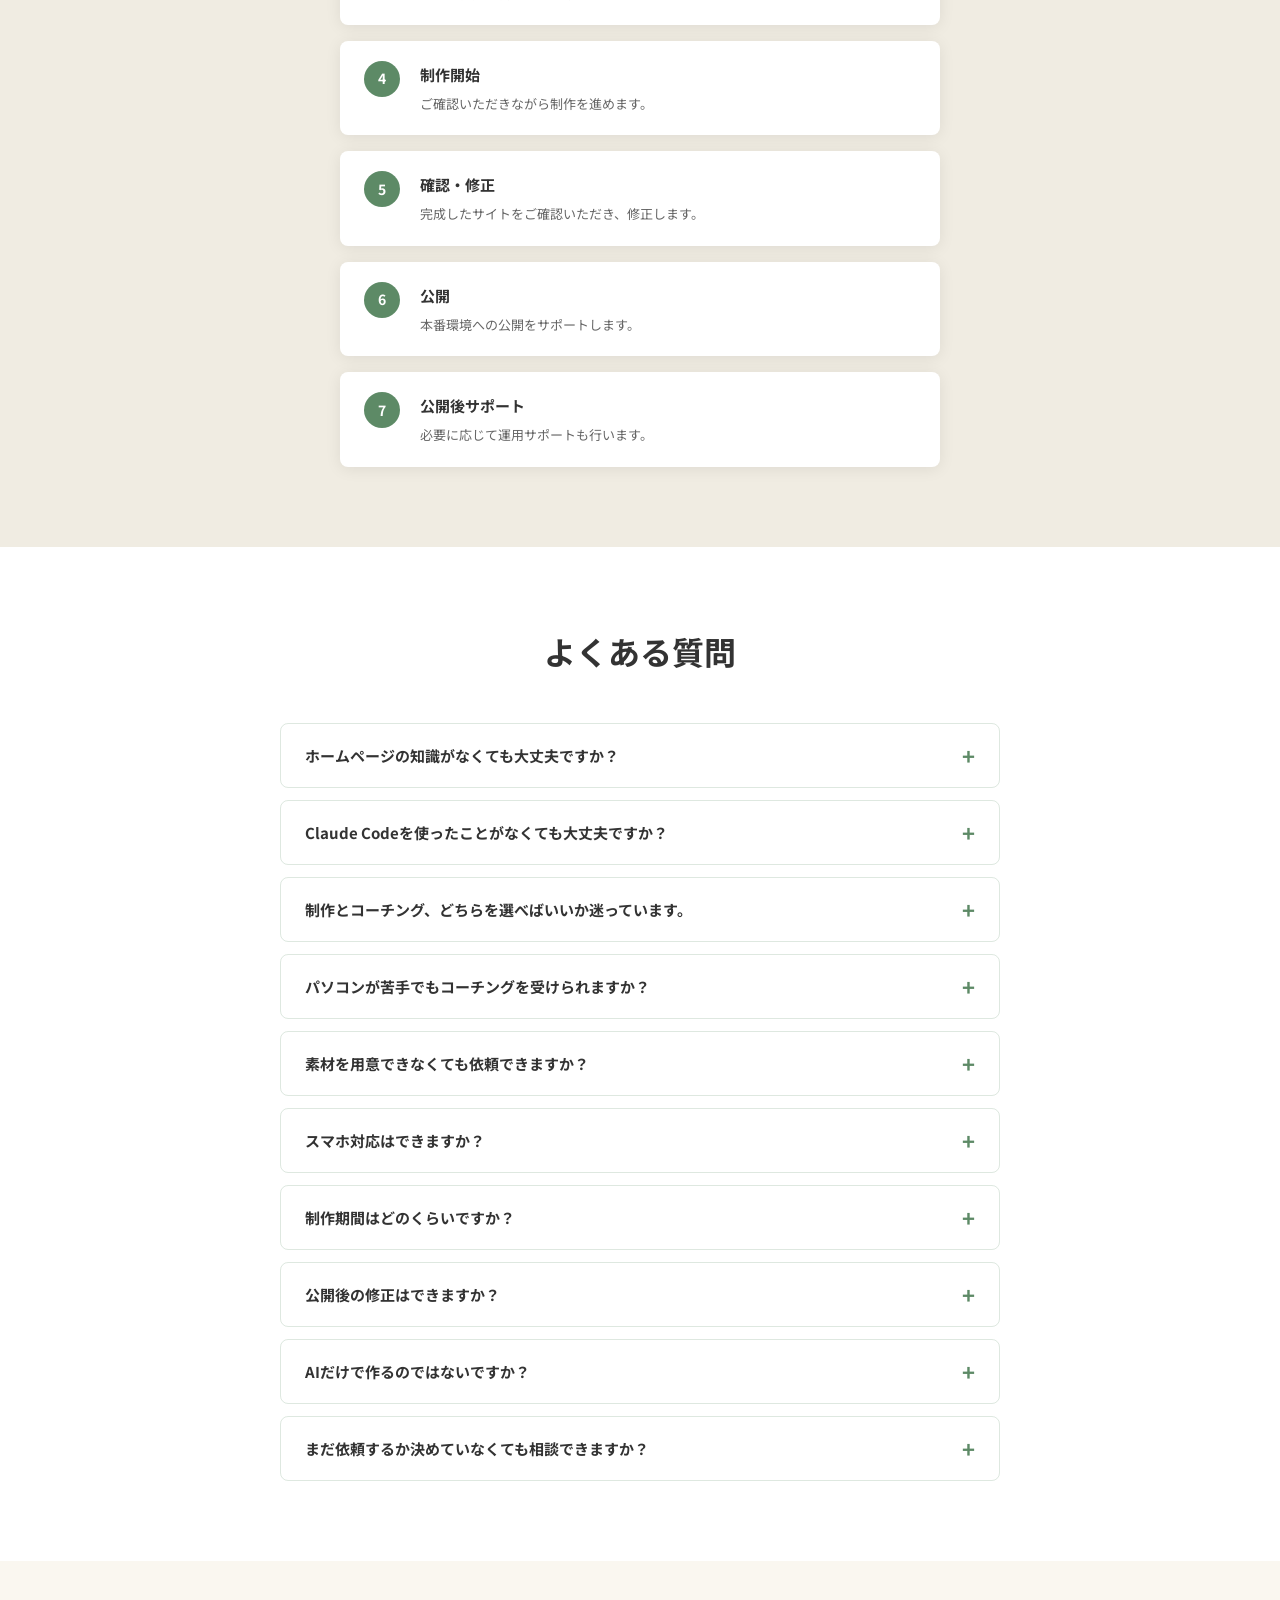
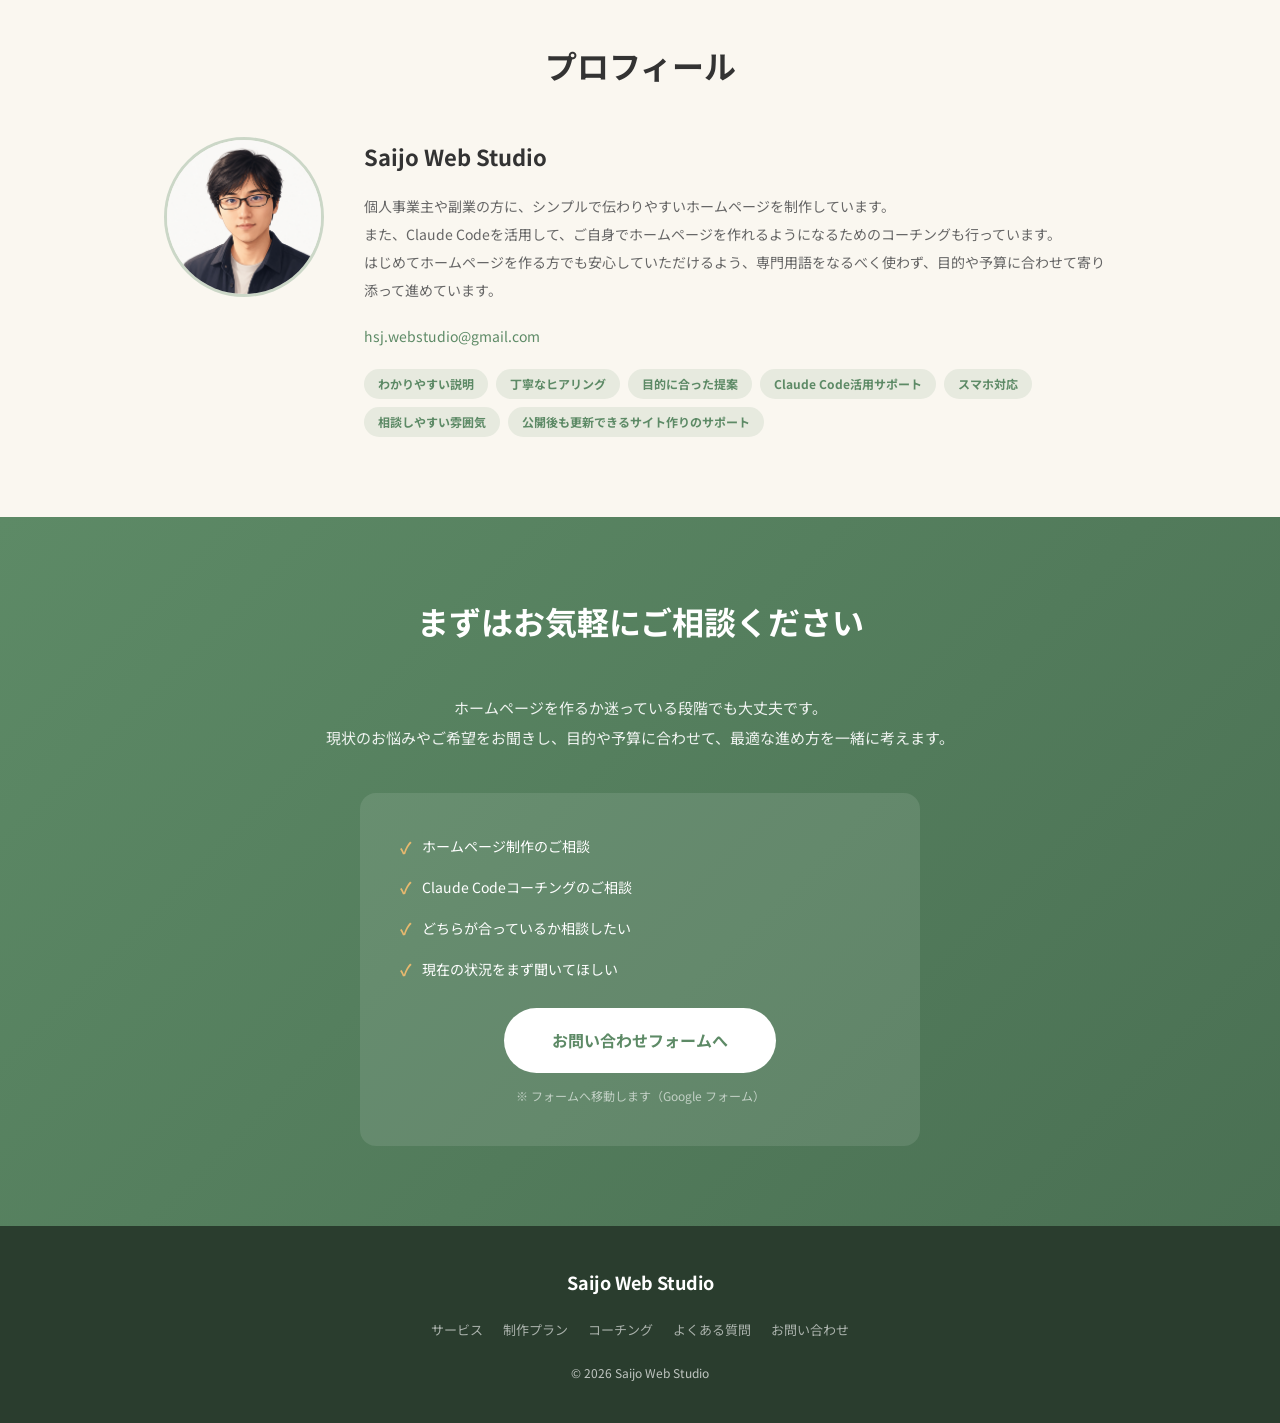
==== commit f01485a1: "Hino Web StudioをSaijo Web Studioに変更" ====
--- a/index.html
+++ b/index.html
@@ -3,7 +3,7 @@
 <head>
   <meta charset="UTF-8">
   <meta name="viewport" content="width=device-width, initial-scale=1.0">
-  <title>Hino Web Design｜ホームページ制作・Claude Codeコーチング</title>
+  <title>Saijo Web Studio｜ホームページ制作・Claude Codeコーチング</title>
   <meta name="description" content="個人事業主・フリーランス・副業の方に、ホームページ制作とClaude Codeを使ったコーチングを行っています。はじめての方でも安心して相談できるWebデザインサービスです。">
   <link rel="preconnect" href="https://fonts.googleapis.com">
   <link rel="preconnect" href="https://fonts.gstatic.com" crossorigin>
@@ -15,7 +15,7 @@
   <!-- ヘッダー -->
   <header class="header">
     <div class="container header__inner">
-      <div class="header__logo">Hino Web Design</div>
+      <div class="header__logo">Saijo Web Studio</div>
       <nav class="header__nav">
         <a href="#services">サービス</a>
         <a href="#pricing-make">料金</a>
@@ -405,10 +405,10 @@
       <h2 class="section__title">プロフィール</h2>
       <div class="profile__inner">
         <div class="profile__img">
-          <img src="images/profile-icon.jpg" alt="Hino Web Design プロフィール写真" class="profile__img-icon">
+          <img src="images/profile-icon.jpg" alt="Saijo Web Studio プロフィール写真" class="profile__img-icon">
         </div>
         <div class="profile__body">
-          <h3 class="profile__name">Hino Web Design</h3>
+          <h3 class="profile__name">Saijo Web Studio</h3>
           <p class="profile__desc">
             個人事業主や副業の方に、シンプルで伝わりやすいホームページを制作しています。<br>
             また、Claude Codeを活用して、ご自身でホームページを作れるようになるためのコーチングも行っています。<br>
@@ -467,7 +467,7 @@
   <!-- フッター -->
   <footer class="footer">
     <div class="container footer__inner">
-      <div class="footer__logo">Hino Web Design</div>
+      <div class="footer__logo">Saijo Web Studio</div>
       <nav class="footer__nav">
         <a href="#services">サービス</a>
         <a href="#pricing-make">制作プラン</a>
@@ -475,7 +475,7 @@
         <a href="#faq">よくある質問</a>
         <a href="#contact">お問い合わせ</a>
       </nav>
-      <p class="footer__copy">&copy; 2026 Hino Web Design</p>
+      <p class="footer__copy">&copy; 2026 Saijo Web Studio</p>
     </div>
   </footer>
 
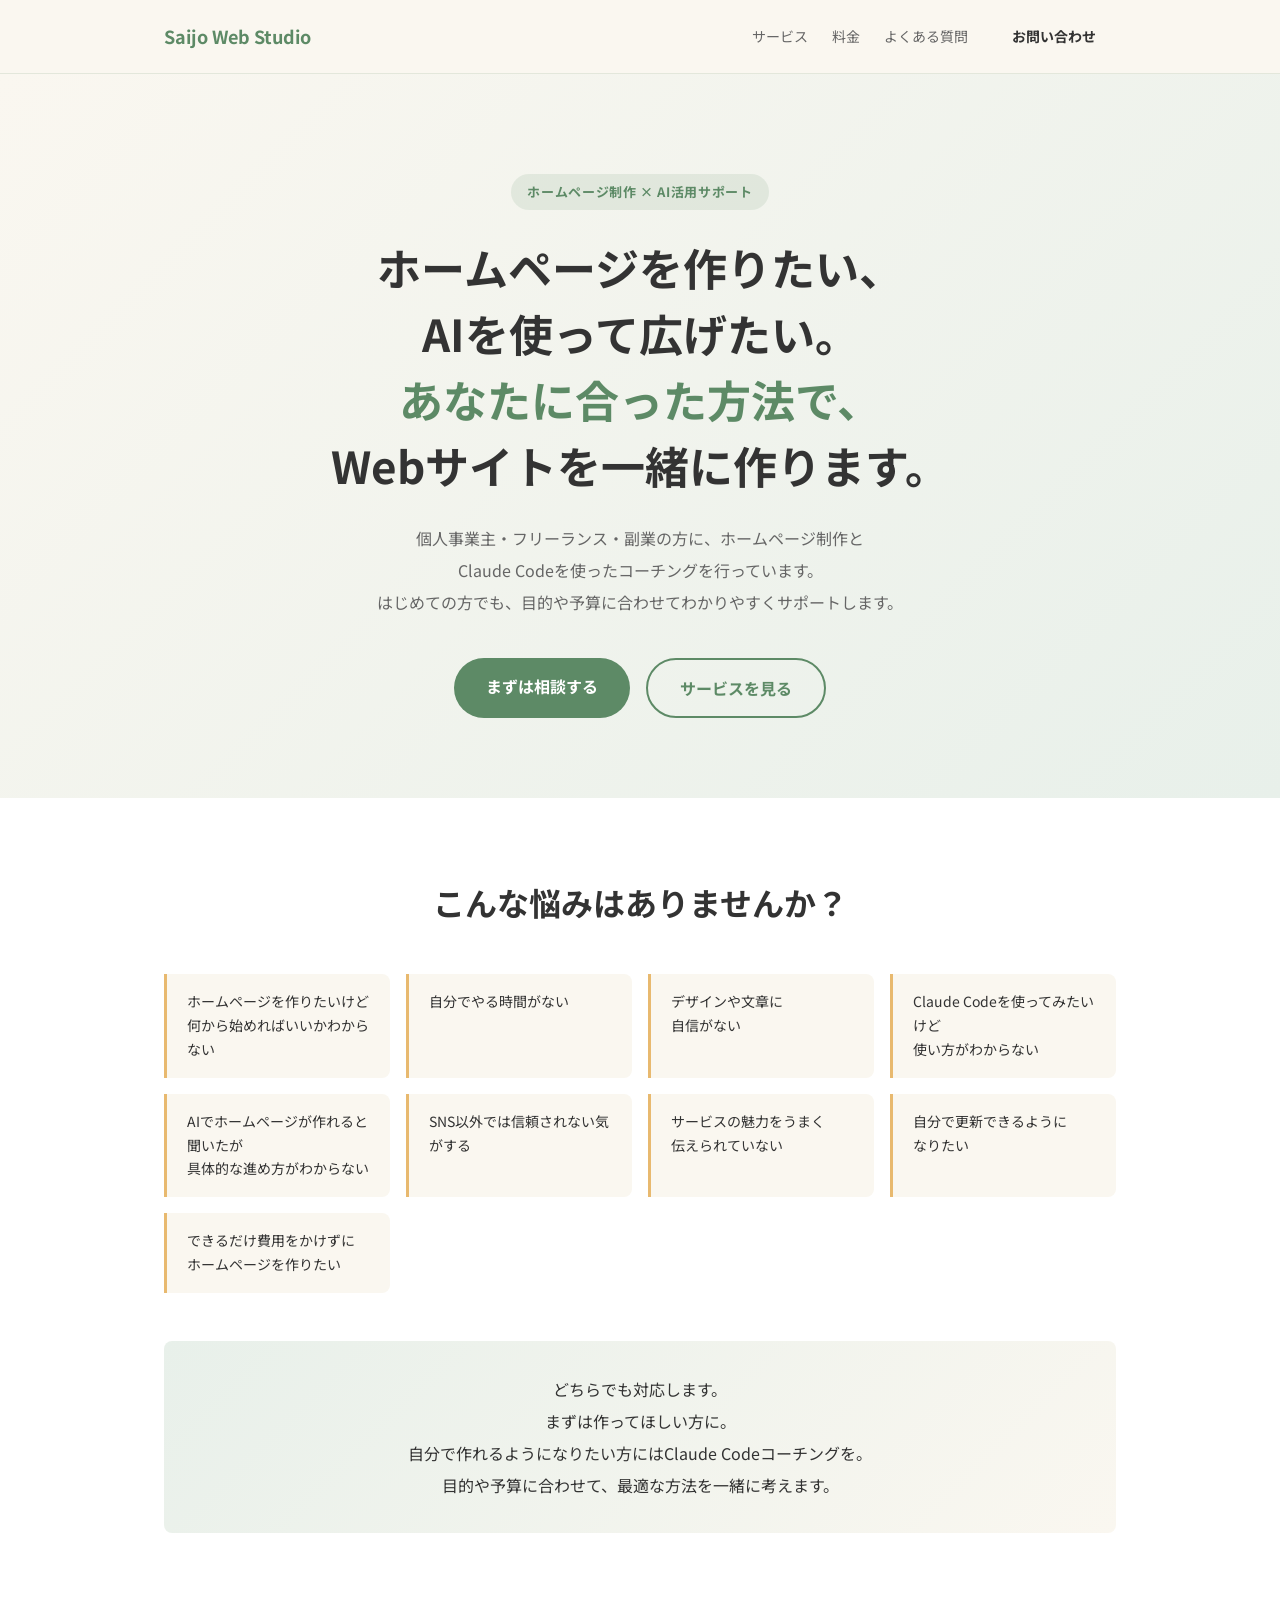
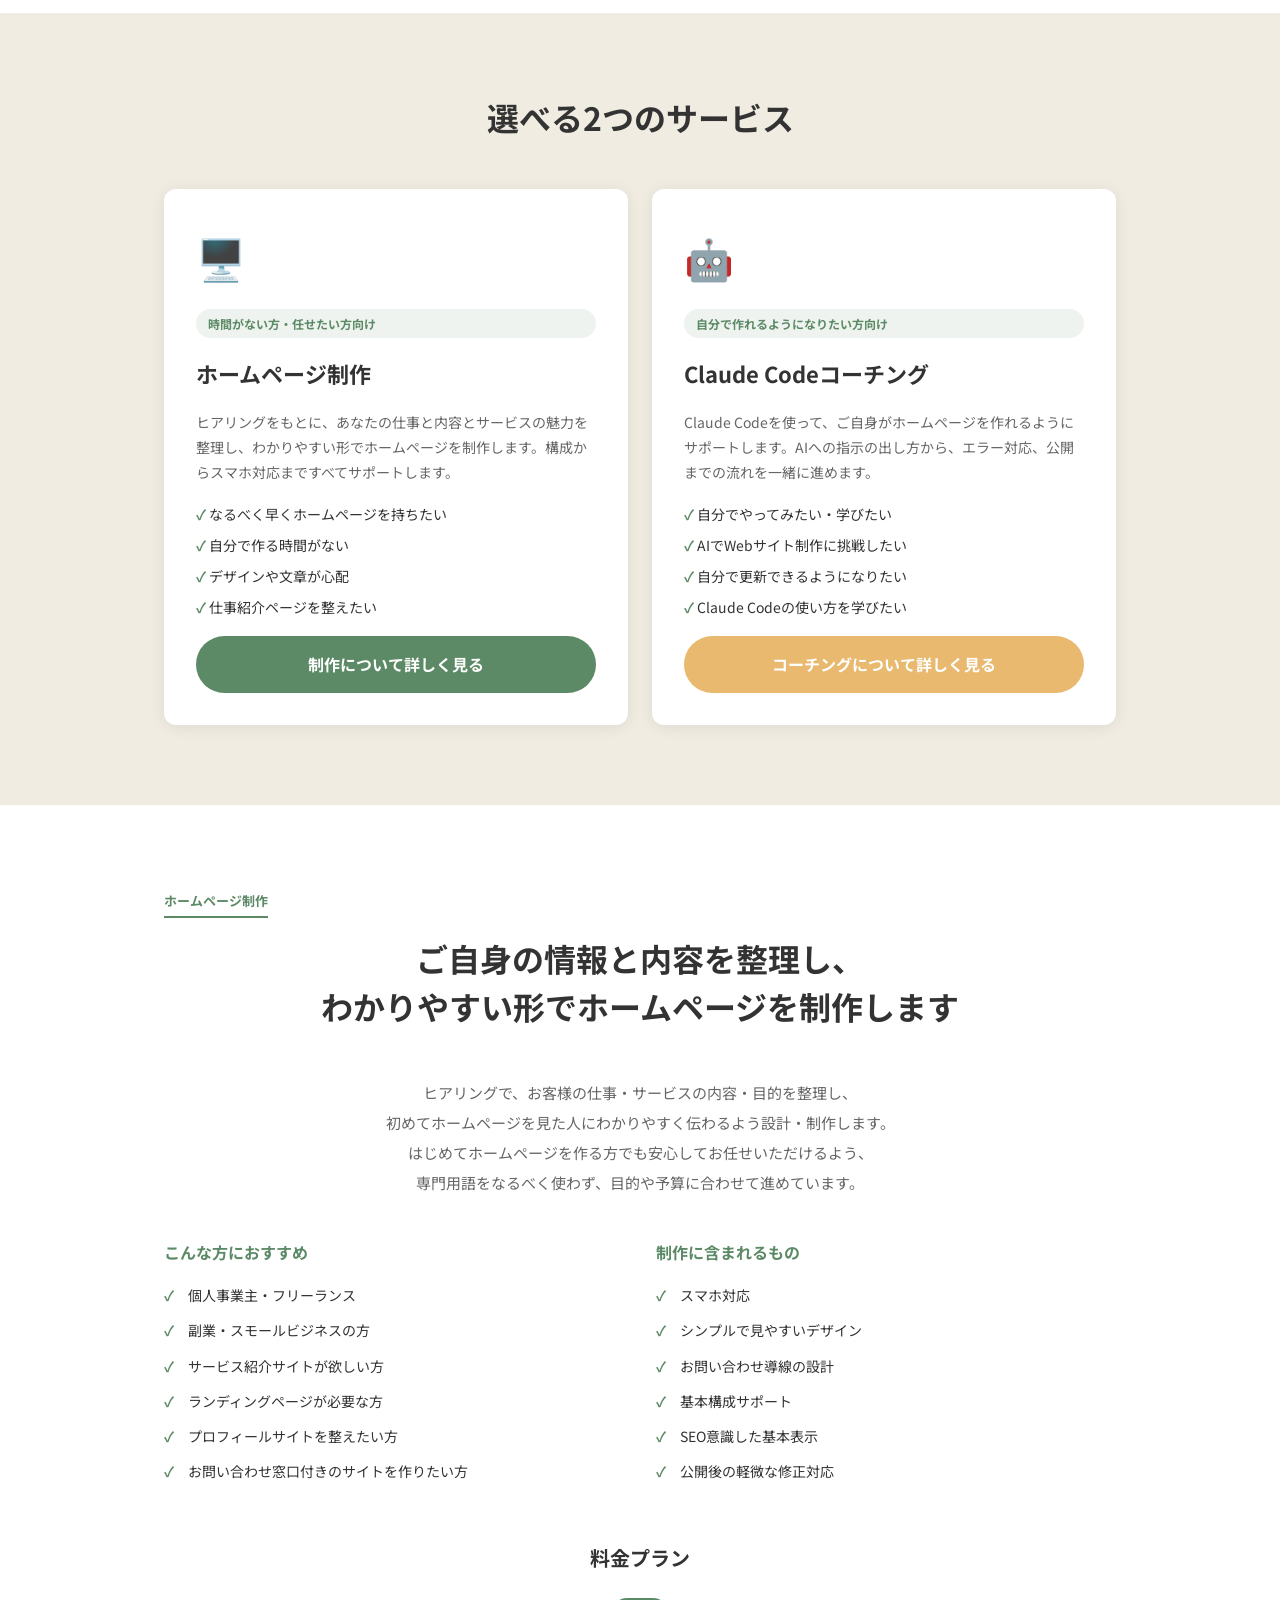
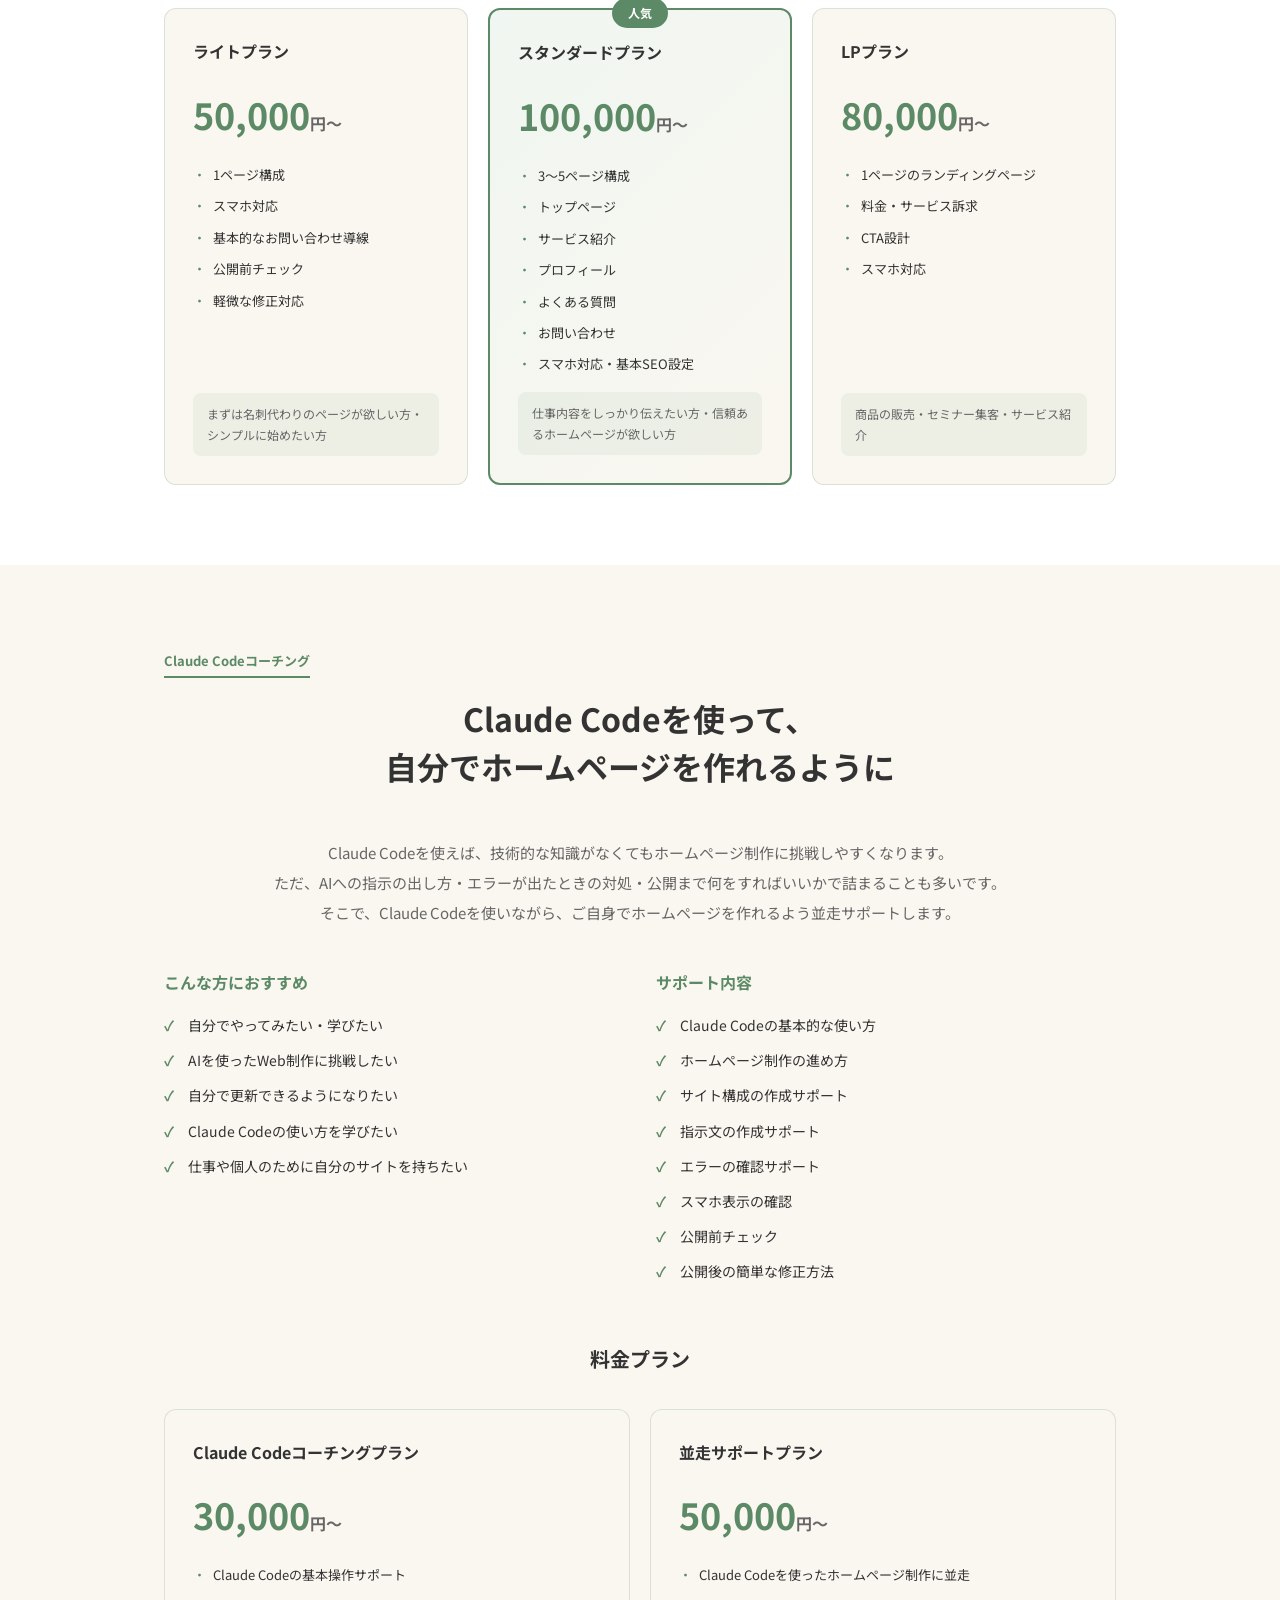
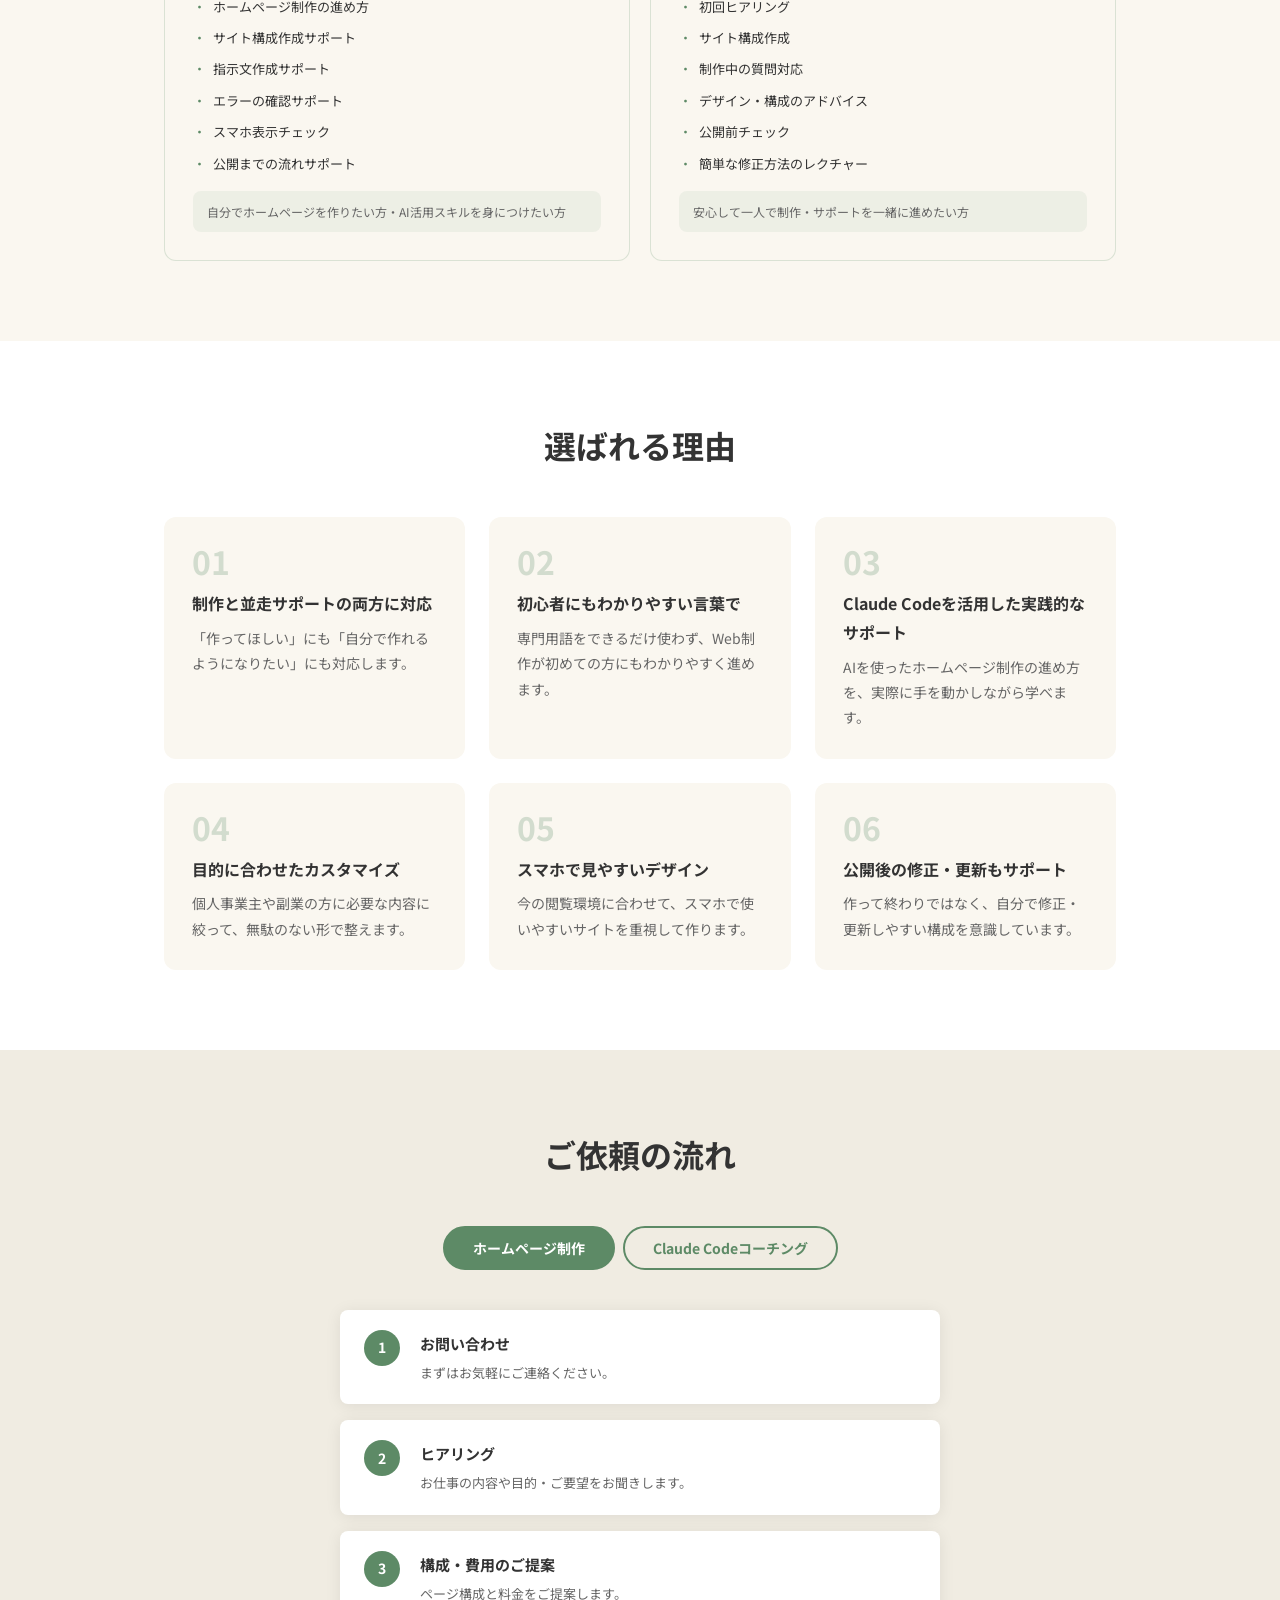
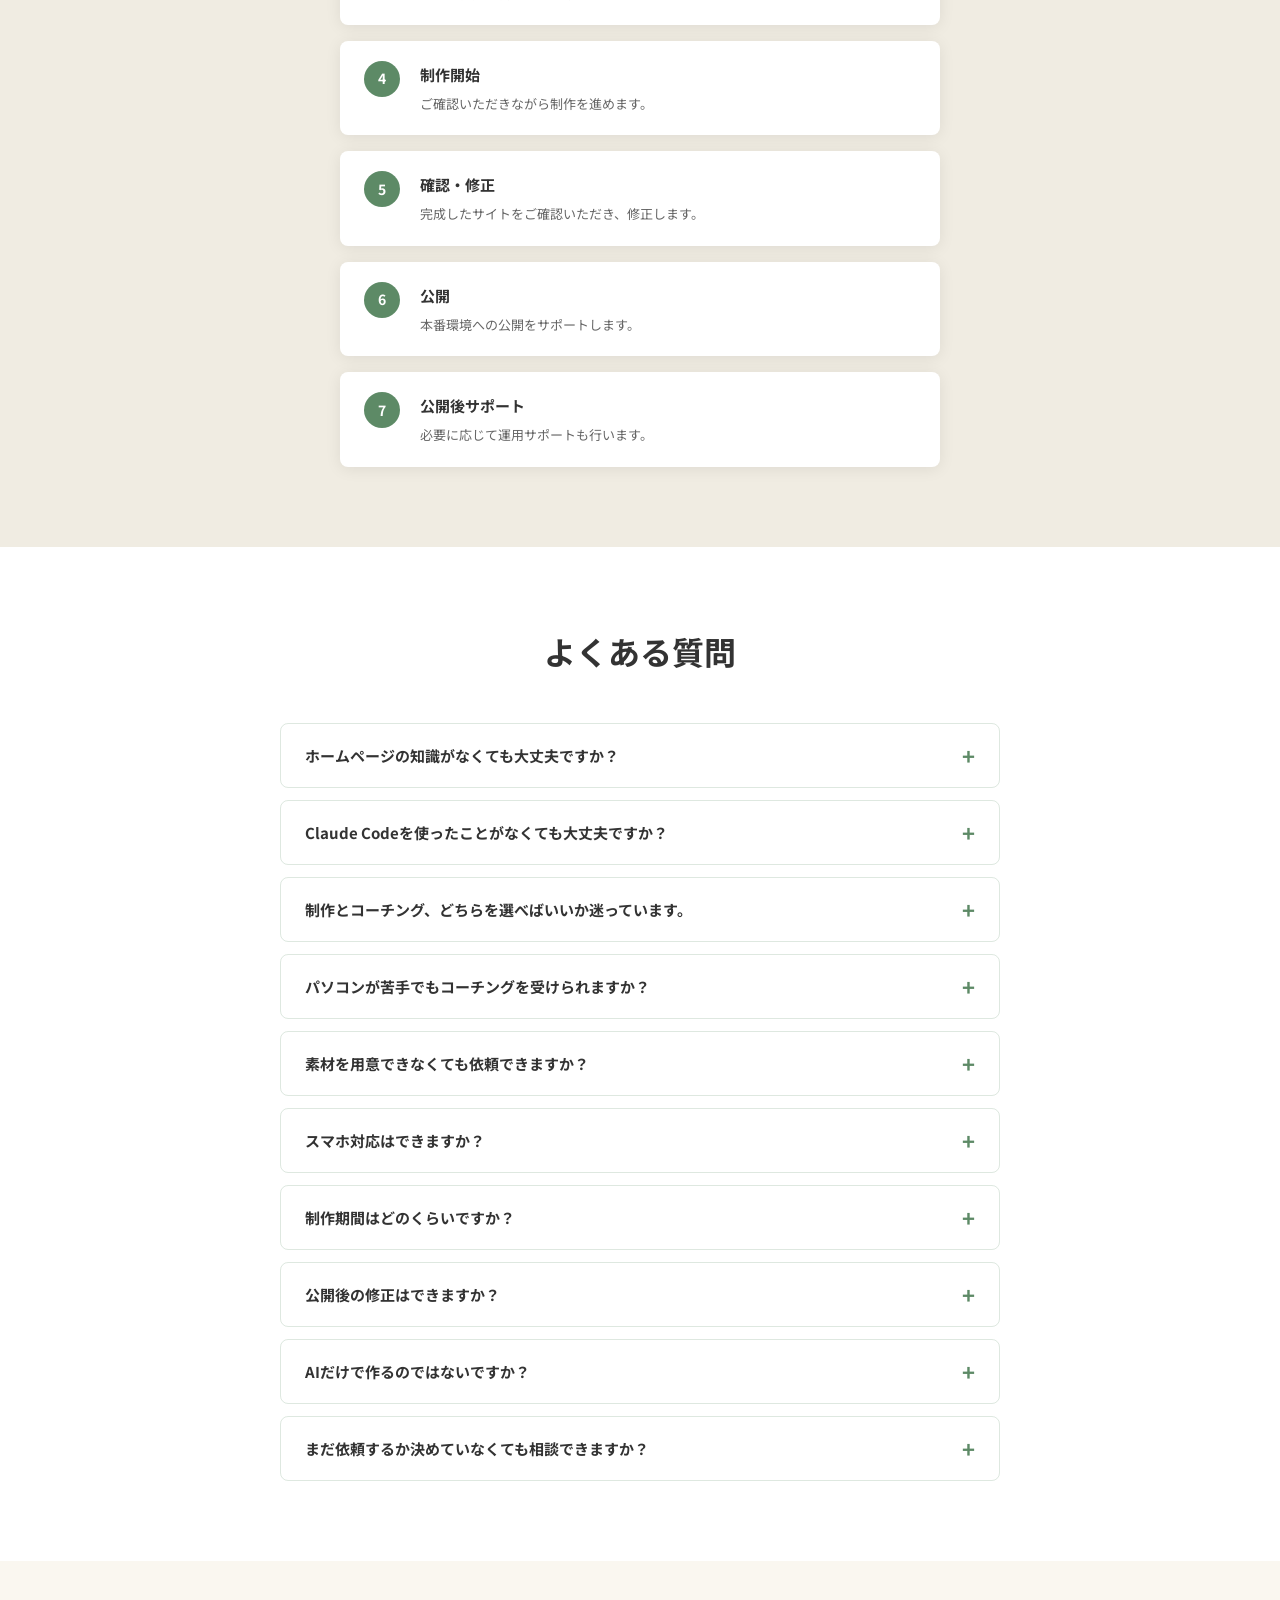
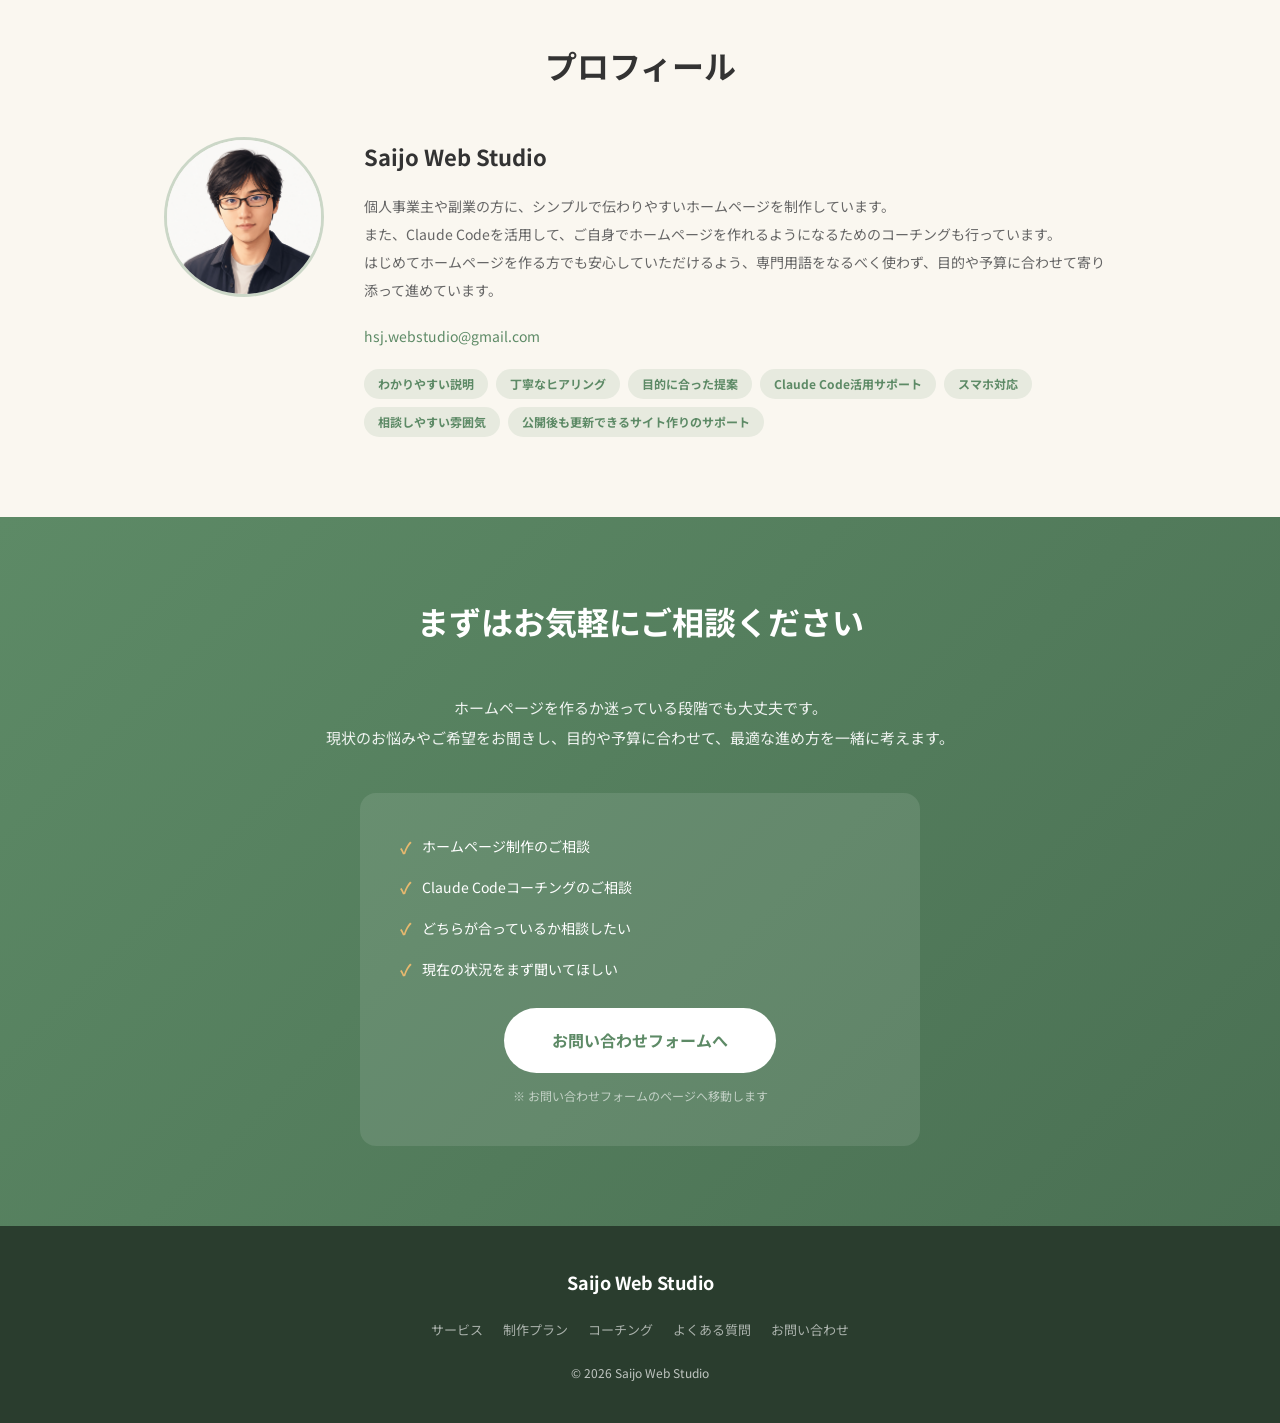
==== commit b49263cc: "問い合わせフォームの修正 ・リンク切れを修正。 ・問い合わせでFormspreeからメールが飛ぶように変更" ====
--- a/index.html
+++ b/index.html
@@ -456,10 +456,10 @@
             <span>現在の状況をまず聞いてほしい</span>
           </div>
         </div>
-        <a href="YOUR_GOOGLE_FORM_URL" class="btn btn--primary btn--lg" target="_blank" rel="noopener">
+        <a href="contact.html" class="btn btn--primary btn--lg">
           お問い合わせフォームへ
         </a>
-        <p class="contact__note">※ フォームへ移動します（Google フォーム）</p>
+        <p class="contact__note">※ お問い合わせフォームのページへ移動します</p>
       </div>
     </div>
   </section>
--- a/css/style.css
+++ b/css/style.css
@@ -542,6 +542,127 @@
   margin-top: -12px;
 }
 
+/* ===== ページ見出し（下層ページ用） ===== */
+.page-hero {
+  background: linear-gradient(135deg, var(--color-bg) 0%, #e8f0ea 100%);
+  padding: 72px 0 56px;
+  text-align: center;
+}
+.page-hero__title {
+  font-size: clamp(24px, 4.5vw, 36px);
+  font-weight: 700;
+  margin-bottom: 20px;
+}
+.page-hero__desc {
+  font-size: 15px;
+  color: var(--color-text-light);
+  line-height: 2;
+  max-width: 640px;
+  margin: 0 auto;
+}
+
+/* ===== お問い合わせフォーム ===== */
+.form-section { background: var(--color-white); }
+.form-wrap {
+  max-width: 640px;
+  margin: 0 auto;
+}
+.form-privacy {
+  background: rgba(93,138,102,0.08);
+  border-radius: var(--radius);
+  padding: 16px 20px;
+  font-size: 13px;
+  color: var(--color-text-light);
+  margin-bottom: 40px;
+  line-height: 1.8;
+}
+
+.form__group { margin-bottom: 32px; }
+.form__label {
+  display: flex;
+  flex-wrap: wrap;
+  align-items: center;
+  gap: 10px;
+  font-size: 15px;
+  font-weight: 700;
+  margin-bottom: 10px;
+}
+.form__badge {
+  font-size: 11px;
+  font-weight: 700;
+  padding: 3px 10px;
+  border-radius: 100px;
+}
+.form__badge--required { background: rgba(193,74,74,0.12); color: #c14a4a; }
+.form__badge--optional { background: rgba(93,138,102,0.1); color: var(--color-primary); }
+
+.form__input,
+.form__select,
+.form__textarea {
+  width: 100%;
+  font-family: var(--font);
+  font-size: 16px;
+  padding: 14px 16px;
+  border: 1px solid rgba(93,138,102,0.3);
+  border-radius: var(--radius);
+  background: var(--color-bg);
+  color: var(--color-text);
+  transition: border-color 0.2s, box-shadow 0.2s;
+}
+.form__input:focus,
+.form__select:focus,
+.form__textarea:focus {
+  outline: none;
+  border-color: var(--color-primary);
+  box-shadow: 0 0 0 3px rgba(93,138,102,0.15);
+}
+.form__textarea { min-height: 160px; resize: vertical; line-height: 1.8; font-family: var(--font); }
+
+.form__radio-group {
+  display: flex;
+  flex-wrap: wrap;
+  gap: 12px 24px;
+}
+.form__radio-option {
+  display: flex;
+  align-items: center;
+  gap: 8px;
+  font-size: 15px;
+  cursor: pointer;
+}
+.form__radio-option input {
+  width: 20px;
+  height: 20px;
+  accent-color: var(--color-primary);
+  cursor: pointer;
+}
+
+.form__error {
+  font-size: 13px;
+  color: #c14a4a;
+  margin-top: 8px;
+  display: none;
+}
+.form__error--show { display: block; }
+.form__input--error,
+.form__select--error,
+.form__textarea--error {
+  border-color: #c14a4a;
+}
+
+.form__submit-wrap {
+  text-align: center;
+  margin-top: 48px;
+}
+.form__submit {
+  width: 100%;
+  max-width: 360px;
+  font-size: 18px;
+}
+@media (min-width: 480px) {
+  .form__submit { width: auto; }
+}
+
 /* ===== フッター ===== */
 .footer {
   background: #2a3d2e;
